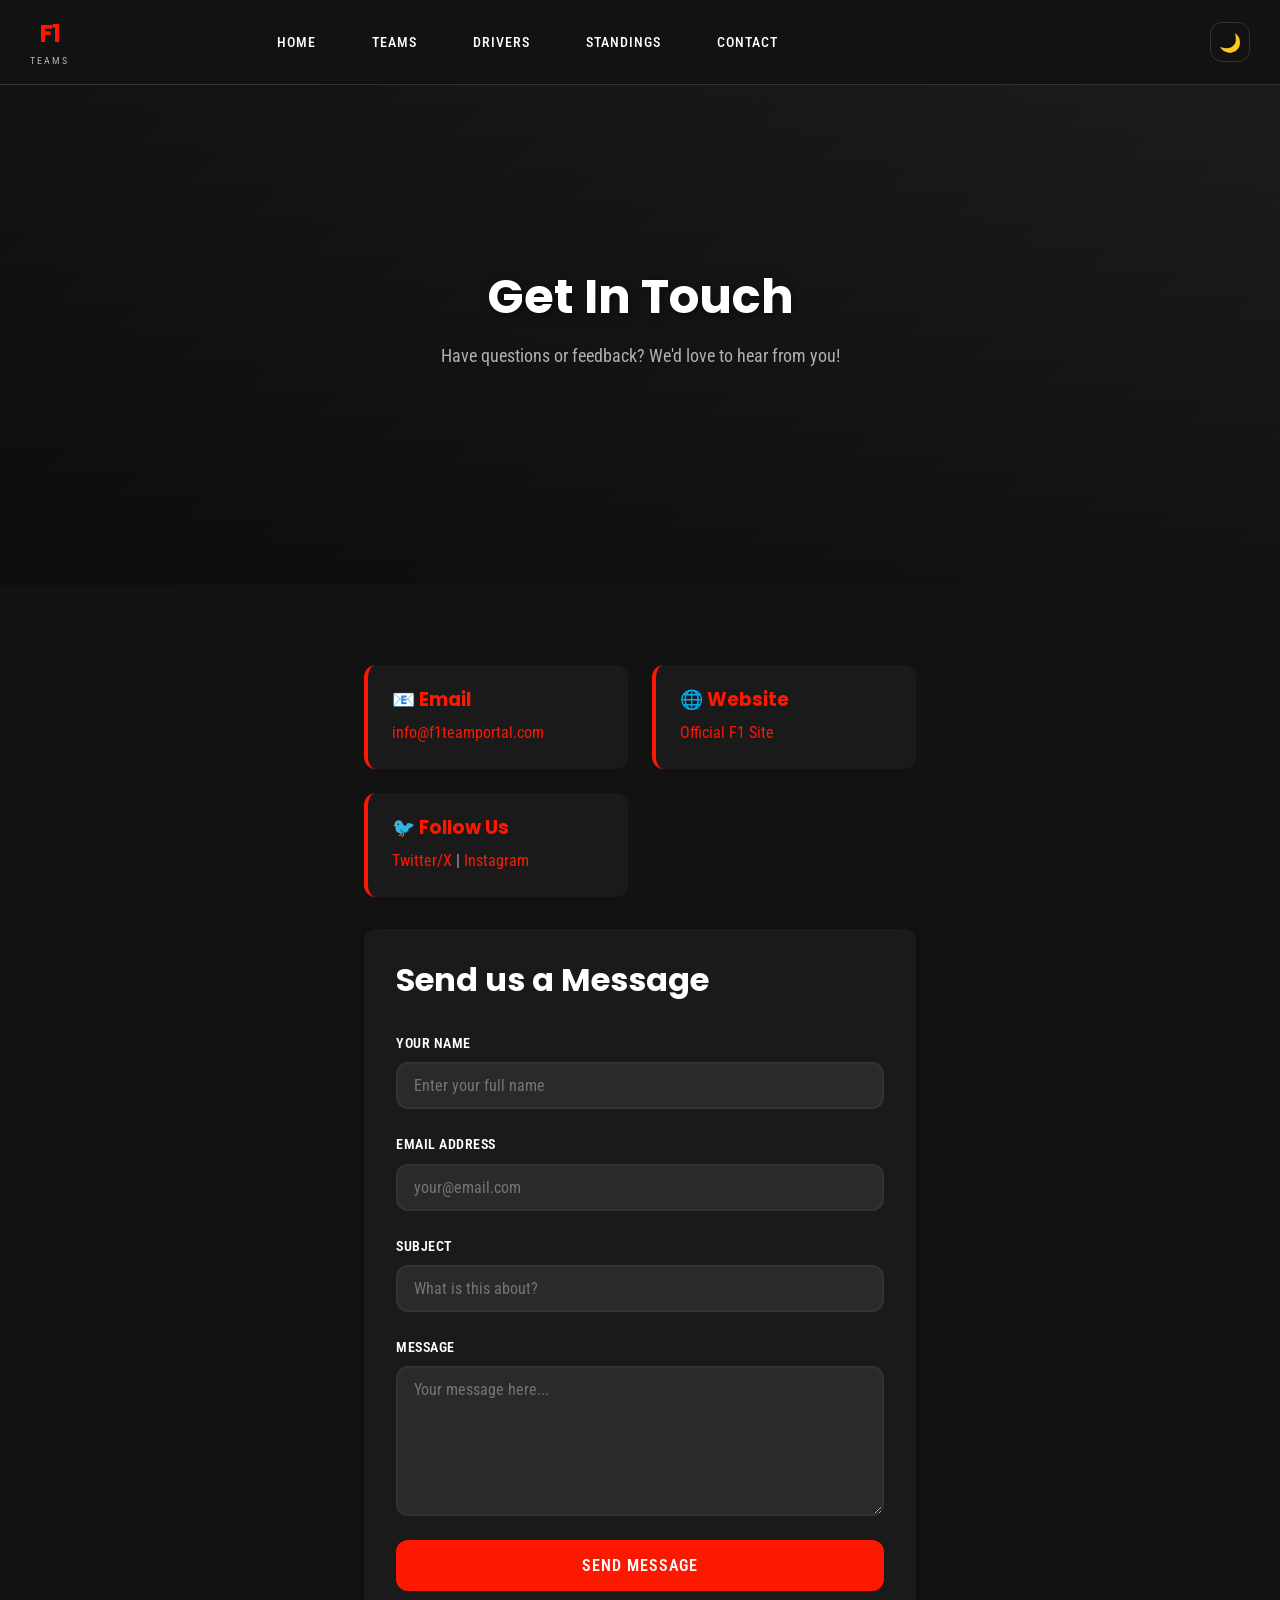
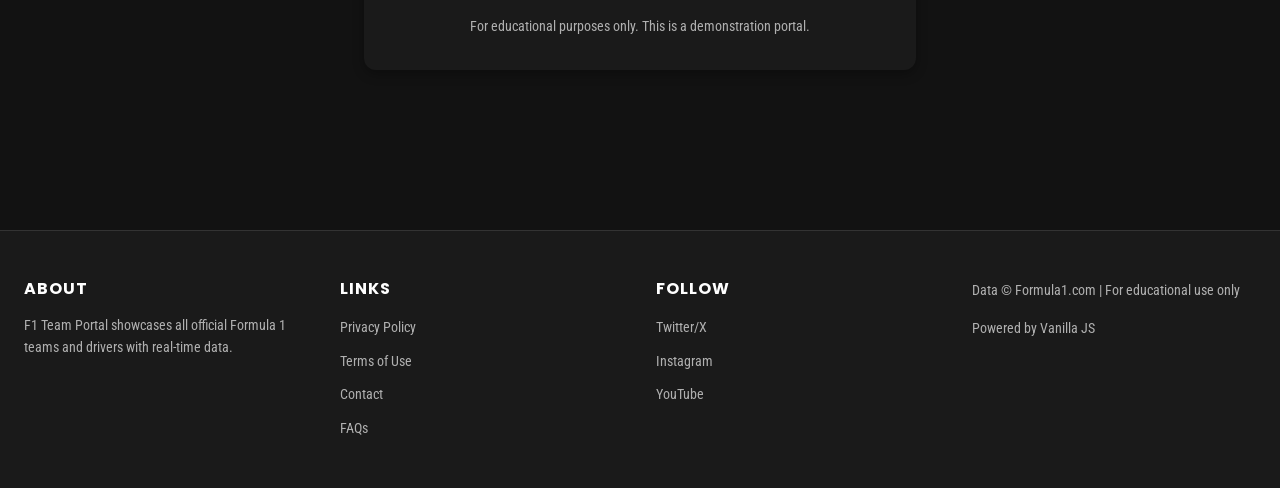
==== contact.html @ 24f43a8e "Auto-commit: Agent tool execution" ====
<!DOCTYPE html>
<html lang="en">
<head>
    <meta charset="UTF-8">
    <meta name="viewport" content="width=device-width, initial-scale=1.0">
    <title>Contact - Formula 1 Team Portal</title>
    <link rel="preconnect" href="https://fonts.googleapis.com">
    <link rel="preconnect" href="https://fonts.gstatic.com" crossorigin>
    <link href="https://fonts.googleapis.com/css2?family=Poppins:wght@400;500;600;700&family=Roboto+Condensed:wght@400;500;700&display=swap" rel="stylesheet">
    <link rel="stylesheet" href="css/styles.css">
    <style>
        .contact-container {
            max-width: 600px;
            margin: 0 auto;
            padding: var(--spacing-xl) var(--spacing-lg);
        }

        .contact-form {
            background-color: var(--color-dark-secondary);
            padding: var(--spacing-xl);
            border-radius: var(--border-radius-md);
            box-shadow: var(--shadow-md);
            margin-bottom: var(--spacing-xl);
        }

        body.light-mode .contact-form {
            background-color: var(--color-light-secondary);
        }

        .form-group {
            margin-bottom: var(--spacing-lg);
            display: flex;
            flex-direction: column;
            gap: var(--spacing-sm);
        }

        .form-group label {
            font-weight: 600;
            color: var(--color-text-light);
            text-transform: uppercase;
            font-size: var(--font-size-small);
            letter-spacing: 0.5px;
        }

        body.light-mode .form-group label {
            color: var(--color-light-text);
        }

        .form-group input,
        .form-group textarea {
            padding: 12px 16px;
            border: 2px solid var(--color-border);
            border-radius: var(--border-radius-md);
            background-color: var(--color-dark-tertiary);
            color: var(--color-text-light);
            font-family: inherit;
            font-size: var(--font-size-base);
            transition: all var(--transition-normal);
        }

        body.light-mode .form-group input,
        body.light-mode .form-group textarea {
            background-color: var(--color-light-tertiary);
            color: var(--color-light-text);
            border-color: var(--color-light-muted);
        }

        .form-group input:focus,
        .form-group textarea:focus {
            outline: none;
            border-color: var(--color-accent-red);
            box-shadow: 0 0 8px rgba(255, 24, 1, 0.2);
        }

        .form-group textarea {
            resize: vertical;
            min-height: 150px;
            font-family: var(--font-secondary), sans-serif;
        }

        .submit-button {
            background-color: var(--color-accent-red);
            color: var(--color-text-light);
            padding: 14px 40px;
            font-size: var(--font-size-base);
            font-weight: 600;
            border-radius: var(--border-radius-md);
            border: 2px solid var(--color-accent-red);
            cursor: pointer;
            text-transform: uppercase;
            letter-spacing: 1px;
            transition: all var(--transition-normal);
            width: 100%;
        }

        .submit-button:hover {
            background-color: transparent;
            color: var(--color-accent-red);
            transform: scale(1.02);
        }

        .submit-button:disabled {
            opacity: 0.5;
            cursor: not-allowed;
        }

        .form-message {
            padding: var(--spacing-md);
            border-radius: var(--border-radius-md);
            margin-bottom: var(--spacing-lg);
            text-align: center;
            font-weight: 600;
            display: none;
        }

        .form-message.success {
            background-color: rgba(0, 212, 190, 0.2);
            color: #00D4BE;
            border: 1px solid #00D4BE;
            display: block;
        }

        .form-message.error {
            background-color: rgba(255, 24, 1, 0.2);
            color: #FF1801;
            border: 1px solid #FF1801;
            display: block;
        }

        .contact-info {
            display: grid;
            grid-template-columns: repeat(auto-fit, minmax(250px, 1fr));
            gap: var(--spacing-lg);
            margin-bottom: var(--spacing-xl);
        }

        .info-card {
            background-color: var(--color-dark-secondary);
            padding: var(--spacing-lg);
            border-radius: var(--border-radius-md);
            border-left: 4px solid var(--color-accent-red);
        }

        body.light-mode .info-card {
            background-color: var(--color-light-secondary);
        }

        .info-card h3 {
            color: var(--color-accent-red);
            margin-bottom: var(--spacing-sm);
        }

        .info-card p {
            color: var(--color-text-muted);
            margin: 0;
            line-height: 1.6;
        }

        body.light-mode .info-card p {
            color: var(--color-light-muted);
        }

        @media (max-width: 767px) {
            .contact-container {
                padding: var(--spacing-lg) var(--spacing-md);
            }

            .contact-form {
                padding: var(--spacing-lg);
            }

            .contact-info {
                grid-template-columns: 1fr;
            }
        }
    </style>
</head>
<body>
    <!-- HEADER / NAVBAR -->
    <header class="navbar" id="navbar">
        <div class="navbar-container">
            <!-- Logo -->
            <div class="navbar-logo">
                <a href="index.html" class="logo-link">
                    <span class="logo-text">F1</span>
                    <span class="logo-subtext">Teams</span>
                </a>
            </div>

            <!-- Navigation Links -->
            <nav class="navbar-nav">
                <a href="index.html" class="nav-link">Home</a>
                <a href="index.html#teams-section" class="nav-link">Teams</a>
                <a href="drivers.html" class="nav-link">Drivers</a>
                <a href="standings.html" class="nav-link">Standings</a>
                <a href="contact.html" class="nav-link">Contact</a>
            </nav>

            <!-- Search Box -->
            <div class="search-container" style="visibility: hidden;">
                <input type="text" class="search-input" placeholder="Search..." aria-label="Search">
                <span class="search-icon">🔍</span>
            </div>

            <!-- Dark Mode Toggle -->
            <button class="dark-mode-toggle" id="dark-mode-toggle" aria-label="Toggle dark mode">
                <span class="mode-icon">🌙</span>
            </button>
        </div>
    </header>

    <!-- HERO SECTION -->
    <section class="hero" id="hero">
        <div class="hero-overlay"></div>
        <div class="hero-content">
            <h1 class="hero-headline">Get In Touch</h1>
            <p class="hero-subtitle">Have questions or feedback? We'd love to hear from you!</p>
        </div>
    </section>

    <!-- CONTACT SECTION -->
    <section class="teams-section">
        <div class="contact-container">
            <!-- Contact Information -->
            <div class="contact-info">
                <div class="info-card">
                    <h3>📧 Email</h3>
                    <p><a href="mailto:info@f1teamportal.com" style="color: var(--color-accent-red);">info@f1teamportal.com</a></p>
                </div>
                <div class="info-card">
                    <h3>🌐 Website</h3>
                    <p><a href="https://formula1.com" target="_blank" rel="noopener" style="color: var(--color-accent-red);">Official F1 Site</a></p>
                </div>
                <div class="info-card">
                    <h3>🐦 Follow Us</h3>
                    <p>
                        <a href="https://twitter.com/F1" target="_blank" rel="noopener" style="color: var(--color-accent-red);">Twitter/X</a> |
                        <a href="https://instagram.com/formula1" target="_blank" rel="noopener" style="color: var(--color-accent-red);">Instagram</a>
                    </p>
                </div>
            </div>

            <!-- Contact Form -->
            <div class="contact-form">
                <h2 class="section-title" style="margin-top: 0; margin-bottom: var(--spacing-xl); text-align: left;">Send us a Message</h2>

                <div class="form-message" id="form-message"></div>

                <form id="contact-form">
                    <div class="form-group">
                        <label for="name">Your Name</label>
                        <input
                            type="text"
                            id="name"
                            name="name"
                            placeholder="Enter your full name"
                            required
                        >
                    </div>

                    <div class="form-group">
                        <label for="email">Email Address</label>
                        <input
                            type="email"
                            id="email"
                            name="email"
                            placeholder="your@email.com"
                            required
                        >
                    </div>

                    <div class="form-group">
                        <label for="subject">Subject</label>
                        <input
                            type="text"
                            id="subject"
                            name="subject"
                            placeholder="What is this about?"
                            required
                        >
                    </div>

                    <div class="form-group">
                        <label for="message">Message</label>
                        <textarea
                            id="message"
                            name="message"
                            placeholder="Your message here..."
                            required
                        ></textarea>
                    </div>

                    <button type="submit" class="submit-button" id="submit-button">Send Message</button>
                </form>

                <p style="text-align: center; color: var(--color-text-muted); margin-top: var(--spacing-lg); font-size: var(--font-size-small);">
                    For educational purposes only. This is a demonstration portal.
                </p>
            </div>
        </div>
    </section>

    <!-- FOOTER -->
    <footer class="footer" id="footer">
        <div class="footer-container">
            <!-- About Section -->
            <div class="footer-section">
                <h3 class="footer-title">About</h3>
                <p class="footer-text">F1 Team Portal showcases all official Formula 1 teams and drivers with real-time data.</p>
            </div>

            <!-- Links Section -->
            <div class="footer-section">
                <h3 class="footer-title">Links</h3>
                <ul class="footer-links">
                    <li><a href="#" target="_blank" rel="noopener">Privacy Policy</a></li>
                    <li><a href="#" target="_blank" rel="noopener">Terms of Use</a></li>
                    <li><a href="contact.html">Contact</a></li>
                    <li><a href="#" target="_blank" rel="noopener">FAQs</a></li>
                </ul>
            </div>

            <!-- Social Section -->
            <div class="footer-section">
                <h3 class="footer-title">Follow</h3>
                <ul class="footer-links">
                    <li><a href="https://twitter.com/F1" target="_blank" rel="noopener">Twitter/X</a></li>
                    <li><a href="https://instagram.com/formula1" target="_blank" rel="noopener">Instagram</a></li>
                    <li><a href="https://youtube.com/@formula1" target="_blank" rel="noopener">YouTube</a></li>
                </ul>
            </div>

            <!-- Copyright Section -->
            <div class="footer-section footer-copyright">
                <p class="footer-text">Data © Formula1.com | For educational use only</p>
                <p class="footer-text">Powered by Vanilla JS</p>
            </div>
        </div>
    </footer>

    <!-- JavaScript -->
    <script src="js/contact.js"></script>
</body>
</html>
---- css/styles.css ----
/* ============================================
   F1 TEAM PORTAL - STYLES
   Comprehensive CSS for all components
   ============================================ */

/* ============================================
   1. CSS VARIABLES
   ============================================ */
:root {
    /* Colors - Dark Mode Default */
    --color-dark-primary: #121212;
    --color-dark-secondary: #1A1A1A;
    --color-dark-tertiary: #2A2A2A;
    --color-accent-red: #FF1801;
    --color-text-light: #FFFFFF;
    --color-text-muted: #B0B0B0;
    --color-border: #333333;

    /* Colors - Light Mode */
    --color-light-primary: #FFFFFF;
    --color-light-secondary: #F5F5F5;
    --color-light-tertiary: #EEEEEE;
    --color-light-text: #1A1A1A;
    --color-light-muted: #666666;

    /* Team-specific accent colors */
    --color-mercedes: #00D4BE;
    --color-red-bull: #0600EF;
    --color-ferrari: #FF1801;
    --color-mclaren: #FF8700;
    --color-alpine: #0093D0;
    --color-aston-martin: #006F62;
    --color-williams: #005AFF;
    --color-alfa-romeo: #900000;
    --color-haas: #FFFFFF;
    --color-alpha-tauri: #2B4562;

    /* Typography */
    --font-primary: 'Poppins', sans-serif;
    --font-secondary: 'Roboto Condensed', sans-serif;
    --font-size-base: 16px;
    --font-size-small: 14px;
    --font-size-large: 18px;
    --font-size-xl: 24px;
    --font-size-xxl: 32px;
    --font-size-hero: 48px;

    /* Spacing */
    --spacing-xs: 4px;
    --spacing-sm: 8px;
    --spacing-md: 16px;
    --spacing-lg: 24px;
    --spacing-xl: 32px;
    --spacing-xxl: 48px;

    /* Border Radius */
    --border-radius-sm: 8px;
    --border-radius-md: 12px;
    --border-radius-lg: 16px;

    /* Shadow */
    --shadow-sm: 0 2px 8px rgba(0, 0, 0, 0.1);
    --shadow-md: 0 4px 12px rgba(0, 0, 0, 0.3);
    --shadow-lg: 0 8px 24px rgba(0, 0, 0, 0.4);

    /* Transitions */
    --transition-fast: 0.15s ease-in-out;
    --transition-normal: 0.3s ease-in-out;
    --transition-slow: 0.5s ease-in-out;

    /* Breakpoints */
    --breakpoint-mobile: 767px;
    --breakpoint-tablet: 768px;
    --breakpoint-desktop: 1024px;

    /* Z-index */
    --z-navbar: 1000;
    --z-modal: 2000;
}

/* ============================================
   2. RESET & BASE STYLES
   ============================================ */
* {
    margin: 0;
    padding: 0;
    box-sizing: border-box;
}

html {
    scroll-behavior: smooth;
    font-size: 16px;
}

body {
    font-family: var(--font-secondary), sans-serif;
    background-color: var(--color-dark-primary);
    color: var(--color-text-light);
    line-height: 1.6;
    transition: background-color var(--transition-normal), color var(--transition-normal);
}

/* Light Mode Override */
body.light-mode {
    background-color: var(--color-light-primary);
    color: var(--color-light-text);
}

h1, h2, h3, h4, h5, h6 {
    font-family: var(--font-primary), sans-serif;
    font-weight: 700;
    line-height: 1.2;
}

a {
    color: var(--color-accent-red);
    text-decoration: none;
    transition: color var(--transition-normal);
}

a:hover {
    color: #FF5500;
}

button {
    cursor: pointer;
    border: none;
    font-family: inherit;
    transition: all var(--transition-normal);
}

input {
    font-family: inherit;
}

/* ============================================
   3. THEME STYLES
   ============================================ */

/* Dark Mode (Default) */
body {
    background-color: var(--color-dark-primary);
    color: var(--color-text-light);
}

body.light-mode {
    background-color: var(--color-light-primary);
    color: var(--color-light-text);
}

body.light-mode .navbar {
    background-color: var(--color-light-secondary);
    border-bottom-color: var(--color-light-tertiary);
}

body.light-mode .navbar-nav a,
body.light-mode .nav-link {
    color: var(--color-light-text);
}

body.light-mode .search-input {
    background-color: var(--color-light-tertiary);
    color: var(--color-light-text);
    border-color: var(--color-light-muted);
}

body.light-mode .search-input::placeholder {
    color: var(--color-light-muted);
}

body.light-mode .hero {
    background-color: #F0F0F0;
}

body.light-mode .teams-section {
    background-color: var(--color-light-secondary);
}

body.light-mode .team-card {
    background-color: var(--color-light-primary);
    border-color: var(--color-light-tertiary);
    color: var(--color-light-text);
}

body.light-mode .team-card:hover {
    box-shadow: 0 0 20px rgba(255, 24, 1, 0.3);
}

body.light-mode .modal-overlay {
    background-color: rgba(0, 0, 0, 0.7);
}

body.light-mode .modal-container {
    background-color: var(--color-light-primary);
    color: var(--color-light-text);
}

body.light-mode .footer {
    background-color: var(--color-light-tertiary);
    border-top-color: var(--color-light-muted);
}

/* ============================================
   4. HEADER / NAVBAR
   ============================================ */
.navbar {
    position: sticky;
    top: 0;
    background-color: var(--color-dark-primary);
    border-bottom: 1px solid var(--color-border);
    padding: 15px 30px;
    z-index: var(--z-navbar);
    box-shadow: none;
    transition: box-shadow var(--transition-normal);
}

.navbar.scrolled {
    box-shadow: var(--shadow-md);
}

.navbar-container {
    max-width: 1400px;
    margin: 0 auto;
    display: flex;
    justify-content: space-between;
    align-items: center;
    gap: var(--spacing-lg);
}

.navbar-logo {
    flex-shrink: 0;
}

.logo-link {
    display: flex;
    flex-direction: column;
    align-items: center;
    text-decoration: none;
}

.logo-text {
    font-family: var(--font-primary), sans-serif;
    font-size: 24px;
    font-weight: 700;
    color: var(--color-accent-red);
    letter-spacing: -1px;
}

.logo-subtext {
    font-family: var(--font-secondary), sans-serif;
    font-size: 10px;
    color: var(--color-text-muted);
    text-transform: uppercase;
    letter-spacing: 2px;
}

.navbar-nav {
    display: flex;
    gap: var(--spacing-xl);
    flex: 1;
    justify-content: center;
}

.nav-link {
    color: var(--color-text-light);
    font-size: var(--font-size-small);
    font-weight: 500;
    text-transform: uppercase;
    letter-spacing: 1px;
    padding: 8px 12px;
    border-radius: var(--border-radius-sm);
    transition: all var(--transition-normal);
}

.nav-link:hover {
    color: var(--color-accent-red);
    background-color: rgba(255, 24, 1, 0.1);
}

.search-container {
    position: relative;
    flex: 0 1 200px;
}

.search-input {
    width: 100%;
    padding: 10px 40px 10px 15px;
    background-color: var(--color-dark-tertiary);
    color: var(--color-text-light);
    border: 1px solid var(--color-border);
    border-radius: var(--border-radius-md);
    font-size: var(--font-size-small);
    transition: all var(--transition-normal);
}

.search-input:focus {
    outline: none;
    border-color: var(--color-accent-red);
    box-shadow: 0 0 8px rgba(255, 24, 1, 0.2);
}

.search-input::placeholder {
    color: var(--color-text-muted);
}

.search-icon {
    position: absolute;
    right: 12px;
    top: 50%;
    transform: translateY(-50%);
    pointer-events: none;
    font-size: 16px;
}

.dark-mode-toggle {
    background: none;
    border: 1px solid var(--color-border);
    color: var(--color-text-light);
    padding: 8px 12px;
    border-radius: var(--border-radius-md);
    font-size: 18px;
    display: flex;
    align-items: center;
    justify-content: center;
    width: 40px;
    height: 40px;
    cursor: pointer;
    transition: all var(--transition-normal);
}

.dark-mode-toggle:hover {
    background-color: var(--color-dark-tertiary);
    border-color: var(--color-accent-red);
}

.mode-icon {
    transition: transform var(--transition-normal);
}

/* ============================================
   5. HERO SECTION
   ============================================ */
.hero {
    position: relative;
    width: 100%;
    height: 500px;
    background: linear-gradient(135deg, #1a1a1a 0%, #2d2d2d 100%);
    background-size: cover;
    background-position: center;
    display: flex;
    align-items: center;
    justify-content: center;
    overflow: hidden;
}

.hero-overlay {
    position: absolute;
    top: 0;
    left: 0;
    width: 100%;
    height: 100%;
    background: linear-gradient(180deg, rgba(0, 0, 0, 0.3) 0%, rgba(0, 0, 0, 0.6) 100%);
    z-index: 1;
}

.hero-content {
    position: relative;
    z-index: 2;
    text-align: center;
    color: var(--color-text-light);
    animation: slideUp 0.8s ease-out;
}

.hero-headline {
    font-size: var(--font-size-hero);
    font-weight: 700;
    margin-bottom: var(--spacing-md);
    text-shadow: 2px 2px 8px rgba(0, 0, 0, 0.5);
}

.hero-subtitle {
    font-size: var(--font-size-large);
    color: var(--color-text-muted);
    margin-bottom: var(--spacing-xl);
    font-weight: 400;
}

.cta-button {
    background-color: var(--color-accent-red);
    color: var(--color-text-light);
    padding: 14px 40px;
    font-size: var(--font-size-base);
    font-weight: 600;
    border-radius: var(--border-radius-md);
    border: 2px solid var(--color-accent-red);
    cursor: pointer;
    transition: all var(--transition-normal);
    text-transform: uppercase;
    letter-spacing: 1px;
}

.cta-button:hover {
    background-color: transparent;
    color: var(--color-accent-red);
    transform: scale(1.05);
}

/* ============================================
   6. TEAMS SECTION
   ============================================ */
.teams-section {
    padding: var(--spacing-xxl) 0;
    background-color: var(--color-dark-primary);
    transition: background-color var(--transition-normal);
}

.section-container {
    max-width: 1400px;
    margin: 0 auto;
    padding: 0 var(--spacing-lg);
}

.section-title {
    font-size: var(--font-size-xxl);
    margin-bottom: var(--spacing-xl);
    text-align: center;
    color: var(--color-text-light);
}

.teams-grid {
    display: grid;
    grid-template-columns: repeat(5, 1fr);
    gap: var(--spacing-lg);
    min-height: 400px;
}

.teams-loading {
    grid-column: 1 / -1;
    display: flex;
    align-items: center;
    justify-content: center;
    font-size: var(--font-size-large);
    color: var(--color-text-muted);
    min-height: 300px;
}

/* Team Card */
.team-card {
    background-color: var(--color-dark-secondary);
    border: 2px solid var(--color-border);
    border-radius: var(--border-radius-md);
    padding: var(--spacing-lg);
    text-align: center;
    display: flex;
    flex-direction: column;
    gap: var(--spacing-md);
    cursor: pointer;
    transition: all var(--transition-normal);
    position: relative;
    overflow: hidden;
}

.team-card::before {
    content: '';
    position: absolute;
    top: 0;
    left: 0;
    width: 100%;
    height: 4px;
    background: var(--team-color, var(--color-accent-red));
    transform: scaleX(0);
    transform-origin: left;
    transition: transform var(--transition-normal);
}

.team-card:hover::before {
    transform: scaleX(1);
}

.team-card:hover {
    border-color: var(--team-color, var(--color-accent-red));
    transform: scale(1.05) translateY(-5px);
    box-shadow: 0 0 20px rgba(255, 24, 1, 0.2);
    background-color: var(--color-dark-tertiary);
}

.team-logo {
    width: 80px;
    height: 80px;
    margin: 0 auto;
    object-fit: contain;
    background-color: rgba(255, 255, 255, 0.05);
    border-radius: var(--border-radius-sm);
    padding: 8px;
}

.team-name {
    font-size: var(--font-size-xl);
    font-weight: 700;
    color: var(--color-text-light);
}

.team-country {
    font-size: var(--font-size-small);
    color: var(--color-text-muted);
}

.view-details-button {
    background-color: var(--color-accent-red);
    color: var(--color-text-light);
    padding: 10px 16px;
    font-size: var(--font-size-small);
    font-weight: 600;
    border-radius: var(--border-radius-sm);
    border: none;
    cursor: pointer;
    text-transform: uppercase;
    letter-spacing: 0.5px;
    transition: all var(--transition-normal);
    margin-top: auto;
}

.view-details-button:hover {
    background-color: #FF5500;
    transform: scale(1.05);
}

/* ============================================
   7. MODAL STYLES
   ============================================ */
.modal-overlay {
    position: fixed;
    top: 0;
    left: 0;
    width: 100%;
    height: 100%;
    background-color: rgba(0, 0, 0, 0.7);
    display: none;
    align-items: center;
    justify-content: center;
    z-index: var(--z-modal);
    animation: fadeIn var(--transition-normal);
}

.modal-overlay.active {
    display: flex;
}

.modal-container {
    background-color: var(--color-dark-secondary);
    border-radius: var(--border-radius-lg);
    max-width: 900px;
    width: 90%;
    max-height: 90vh;
    overflow-y: auto;
    position: relative;
    animation: slideUp var(--transition-normal);
}

.modal-close {
    position: absolute;
    top: 20px;
    right: 20px;
    background: none;
    border: none;
    color: var(--color-text-light);
    font-size: 32px;
    cursor: pointer;
    z-index: 10;
    width: 40px;
    height: 40px;
    display: flex;
    align-items: center;
    justify-content: center;
    transition: all var(--transition-normal);
}

.modal-close:hover {
    color: var(--color-accent-red);
    transform: rotate(90deg);
}

.modal-content {
    padding: var(--spacing-xl);
}

/* Modal Banner */
.modal-banner {
    background: linear-gradient(135deg, var(--team-color, var(--color-accent-red)), rgba(255, 24, 1, 0.3));
    padding: var(--spacing-xxl) var(--spacing-xl);
    margin: calc(-1 * var(--spacing-xl)) calc(-1 * var(--spacing-xl)) var(--spacing-xl);
    text-align: center;
    border-radius: var(--border-radius-lg) var(--border-radius-lg) 0 0;
}

.modal-banner-logo {
    width: 120px;
    height: 120px;
    object-fit: contain;
    margin: 0 auto var(--spacing-md);
}

.modal-banner-title {
    font-size: var(--font-size-xxl);
    color: var(--color-text-light);
    font-weight: 700;
}

/* Modal Grid (Info + Drivers) */
.modal-grid {
    display: grid;
    grid-template-columns: 1fr 1fr;
    gap: var(--spacing-xl);
    margin-bottom: var(--spacing-xl);
}

.modal-info-section {
    display: flex;
    flex-direction: column;
    gap: var(--spacing-md);
}

.modal-info-item {
    display: flex;
    justify-content: space-between;
    align-items: center;
    padding: var(--spacing-md);
    background-color: var(--color-dark-tertiary);
    border-left: 4px solid var(--team-color, var(--color-accent-red));
    border-radius: var(--border-radius-sm);
}

.modal-info-label {
    font-size: var(--font-size-small);
    color: var(--color-text-muted);
    font-weight: 600;
    text-transform: uppercase;
    letter-spacing: 0.5px;
}

.modal-info-value {
    font-size: var(--font-size-large);
    color: var(--color-text-light);
    font-weight: 700;
}

/* Drivers Section */
.drivers-container {
    display: flex;
    flex-direction: column;
    gap: var(--spacing-md);
}

.driver-card {
    background-color: var(--color-dark-tertiary);
    border-radius: var(--border-radius-md);
    padding: var(--spacing-md);
    display: flex;
    gap: var(--spacing-md);
    align-items: flex-start;
}

.driver-image {
    width: 80px;
    height: 100px;
    object-fit: cover;
    border-radius: var(--border-radius-sm);
    flex-shrink: 0;
}

.driver-details {
    flex: 1;
    display: flex;
    flex-direction: column;
    gap: var(--spacing-sm);
}

.driver-number {
    font-size: 24px;
    font-weight: 700;
    color: var(--team-color, var(--color-accent-red));
}

.driver-name {
    font-size: var(--font-size-base);
    font-weight: 700;
    color: var(--color-text-light);
}

.driver-nationality {
    font-size: 16px;
    color: var(--color-text-muted);
}

.driver-stats {
    display: flex;
    gap: var(--spacing-md);
    font-size: var(--font-size-small);
    color: var(--color-text-muted);
}

.driver-stat {
    display: flex;
    flex-direction: column;
    gap: 2px;
}

.driver-stat-label {
    font-size: 11px;
    text-transform: uppercase;
    letter-spacing: 0.5px;
}

.driver-stat-value {
    font-weight: 700;
    color: var(--color-text-light);
}

/* Modal Footer */
.modal-footer {
    display: flex;
    gap: var(--spacing-md);
    justify-content: center;
    flex-wrap: wrap;
    margin-top: var(--spacing-xl);
    padding-top: var(--spacing-xl);
    border-top: 1px solid var(--color-border);
}

.modal-link-button {
    background-color: var(--team-color, var(--color-accent-red));
    color: var(--color-text-light);
    padding: 12px 24px;
    border-radius: var(--border-radius-md);
    font-weight: 600;
    font-size: var(--font-size-small);
    text-transform: uppercase;
    letter-spacing: 0.5px;
    text-decoration: none;
    transition: all var(--transition-normal);
    display: inline-block;
}

.modal-link-button:hover {
    transform: scale(1.05);
    box-shadow: 0 4px 12px rgba(255, 24, 1, 0.3);
}

/* ============================================
   8. FOOTER
   ============================================ */
.footer {
    background-color: var(--color-dark-secondary);
    border-top: 1px solid var(--color-border);
    padding: var(--spacing-xxl) var(--spacing-lg);
    margin-top: var(--spacing-xxl);
    transition: background-color var(--transition-normal);
}

.footer-container {
    max-width: 1400px;
    margin: 0 auto;
    display: grid;
    grid-template-columns: repeat(4, 1fr);
    gap: var(--spacing-xl);
}

.footer-section {
    display: flex;
    flex-direction: column;
    gap: var(--spacing-md);
}

.footer-title {
    font-size: var(--font-size-base);
    font-weight: 700;
    color: var(--color-text-light);
    text-transform: uppercase;
    letter-spacing: 1px;
}

.footer-text {
    font-size: var(--font-size-small);
    color: var(--color-text-muted);
    line-height: 1.6;
}

.footer-links {
    list-style: none;
    display: flex;
    flex-direction: column;
    gap: var(--spacing-sm);
}

.footer-links li a {
    font-size: var(--font-size-small);
    color: var(--color-text-muted);
    transition: all var(--transition-normal);
}

.footer-links li a:hover {
    color: var(--color-accent-red);
    margin-left: 4px;
}

/* ============================================
   9. ANIMATIONS
   ============================================ */
@keyframes slideUp {
    from {
        opacity: 0;
        transform: translateY(30px);
    }
    to {
        opacity: 1;
        transform: translateY(0);
    }
}

@keyframes fadeIn {
    from {
        opacity: 0;
    }
    to {
        opacity: 1;
    }
}

@keyframes fadeOut {
    from {
        opacity: 1;
    }
    to {
        opacity: 0;
    }
}

@keyframes glow {
    0%, 100% {
        box-shadow: 0 0 10px rgba(255, 24, 1, 0.2);
    }
    50% {
        box-shadow: 0 0 20px rgba(255, 24, 1, 0.4);
    }
}

/* ============================================
   10. RESPONSIVE DESIGN
   ============================================ */

/* TABLET (768px - 1023px) */
@media (max-width: 1023px) {
    .navbar-container {
        gap: var(--spacing-md);
    }

    .navbar-nav {
        gap: var(--spacing-md);
    }

    .search-container {
        flex: 0 1 150px;
    }

    .hero {
        height: 400px;
    }

    .hero-headline {
        font-size: 36px;
    }

    .hero-subtitle {
        font-size: 16px;
    }

    .teams-grid {
        grid-template-columns: repeat(3, 1fr);
        gap: var(--spacing-md);
    }

    .modal-grid {
        grid-template-columns: 1fr;
    }

    .footer-container {
        grid-template-columns: repeat(2, 1fr);
    }
}

/* MOBILE (≤767px) */
@media (max-width: 767px) {
    .navbar {
        padding: 12px 15px;
    }

    .navbar-container {
        flex-wrap: wrap;
        gap: var(--spacing-sm);
    }

    .navbar-nav {
        order: 3;
        width: 100%;
        gap: var(--spacing-md);
        justify-content: space-around;
        flex-wrap: wrap;
        padding-top: var(--spacing-md);
        border-top: 1px solid var(--color-border);
    }

    .nav-link {
        font-size: 12px;
        padding: 6px 10px;
    }

    .search-container {
        flex: 0 1 100%;
        order: 2;
    }

    .search-input {
        font-size: 14px;
        padding: 8px 35px 8px 12px;
    }

    .logo-text {
        font-size: 20px;
    }

    .logo-subtext {
        font-size: 8px;
    }

    .dark-mode-toggle {
        padding: 6px 10px;
        width: 36px;
        height: 36px;
        font-size: 16px;
        order: 1;
    }

    .hero {
        height: 300px;
        padding: var(--spacing-lg);
    }

    .hero-headline {
        font-size: 28px;
        margin-bottom: var(--spacing-md);
    }

    .hero-subtitle {
        font-size: 14px;
        margin-bottom: var(--spacing-lg);
    }

    .cta-button {
        padding: 12px 24px;
        font-size: 14px;
    }

    .teams-section {
        padding: var(--spacing-xl) 0;
    }

    .teams-grid {
        grid-template-columns: 1fr;
        gap: var(--spacing-md);
    }

    .section-title {
        font-size: 24px;
        margin-bottom: var(--spacing-lg);
    }

    .modal-container {
        width: 95%;
        max-height: 85vh;
    }

    .modal-content {
        padding: var(--spacing-lg);
    }

    .modal-close {
        top: 15px;
        right: 15px;
        font-size: 28px;
    }

    .modal-banner {
        margin: calc(-1 * var(--spacing-lg)) calc(-1 * var(--spacing-lg)) var(--spacing-lg);
        padding: var(--spacing-lg);
    }

    .modal-banner-logo {
        width: 80px;
        height: 80px;
        margin-bottom: var(--spacing-sm);
    }

    .modal-banner-title {
        font-size: 24px;
    }

    .modal-grid {
        gap: var(--spacing-md);
    }

    .modal-info-item {
        padding: var(--spacing-md);
        flex-direction: column;
        align-items: flex-start;
        gap: var(--spacing-sm);
    }

    .driver-card {
        flex-direction: column;
        align-items: center;
        text-align: center;
    }

    .driver-image {
        width: 100px;
        height: 120px;
    }

    .driver-stats {
        justify-content: center;
    }

    .footer-container {
        grid-template-columns: 1fr;
        gap: var(--spacing-lg);
    }

    .footer {
        padding: var(--spacing-lg);
    }
}

/* EXTRA SMALL (≤480px) */
@media (max-width: 480px) {
    html {
        font-size: 14px;
    }

    .hero-headline {
        font-size: 24px;
    }

    .hero-subtitle {
        font-size: 13px;
    }

    .section-title {
        font-size: 20px;
    }

    .team-card {
        padding: var(--spacing-md);
    }
}
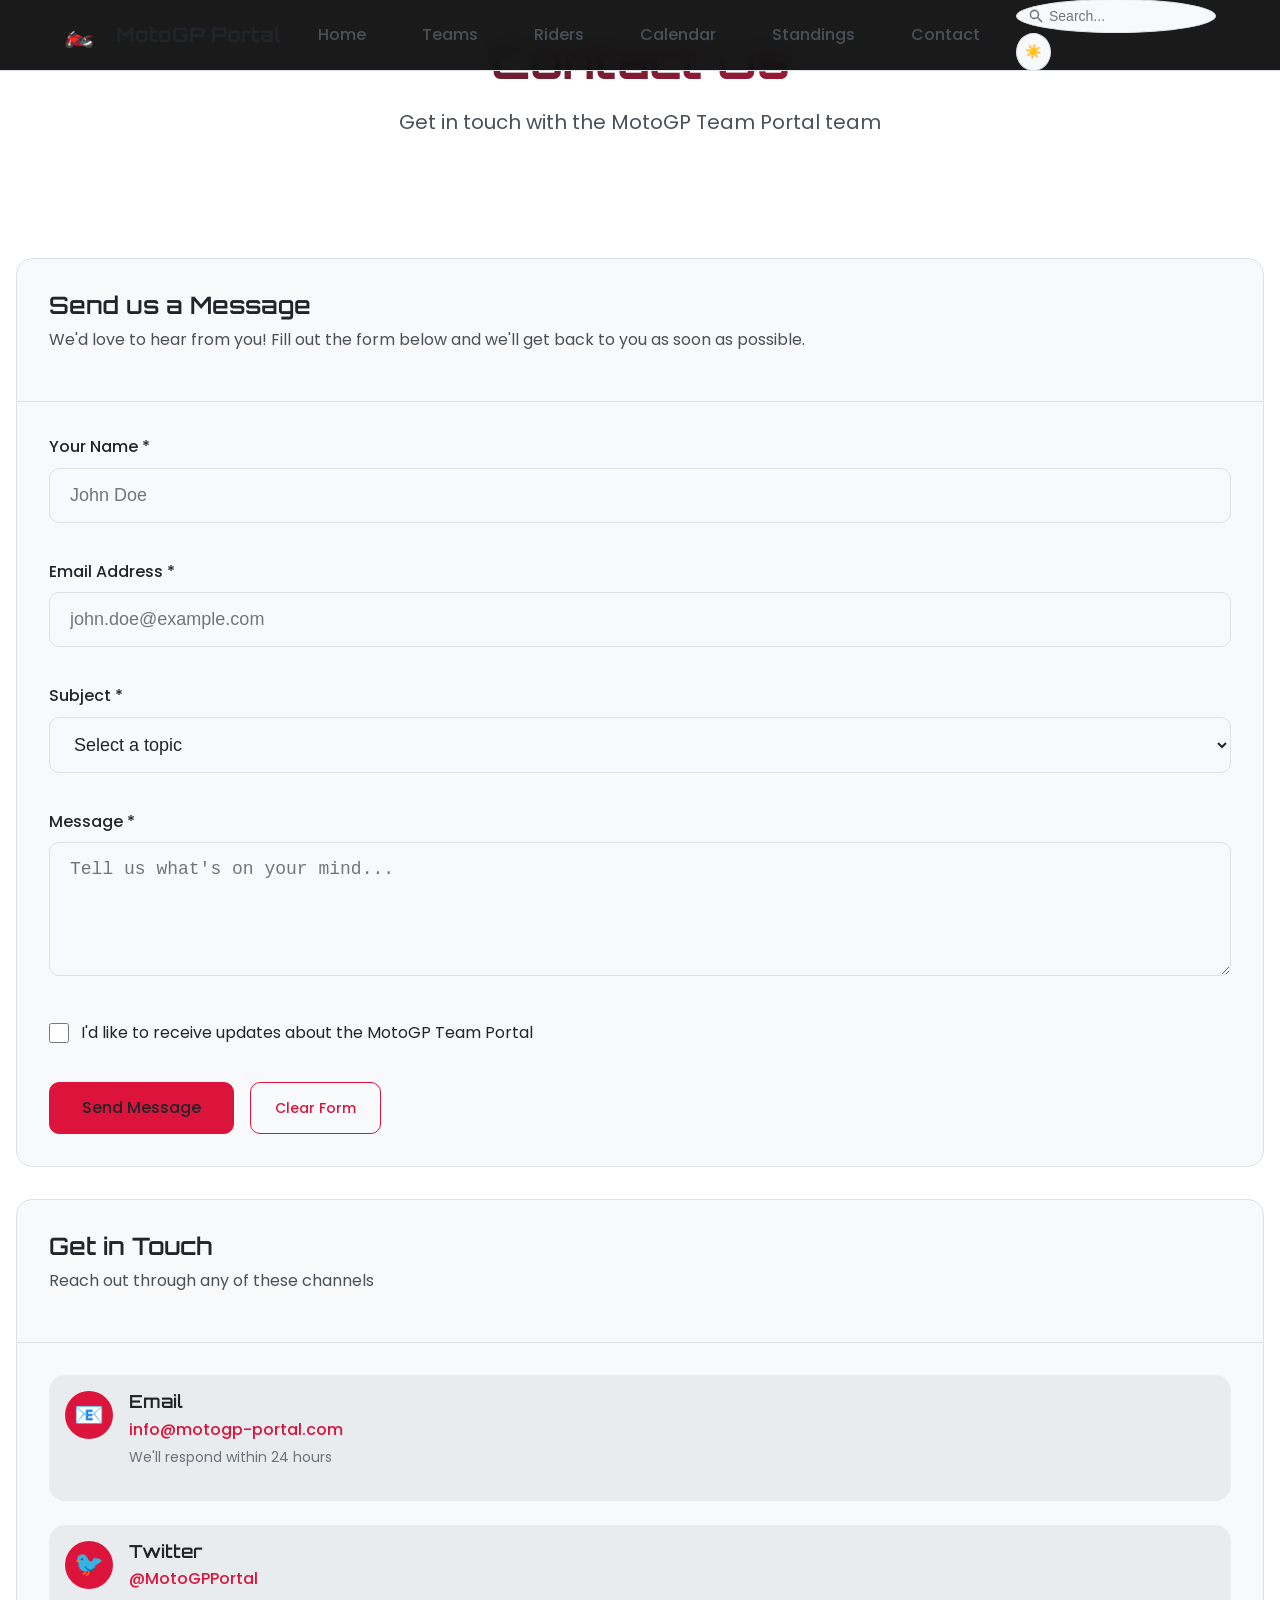
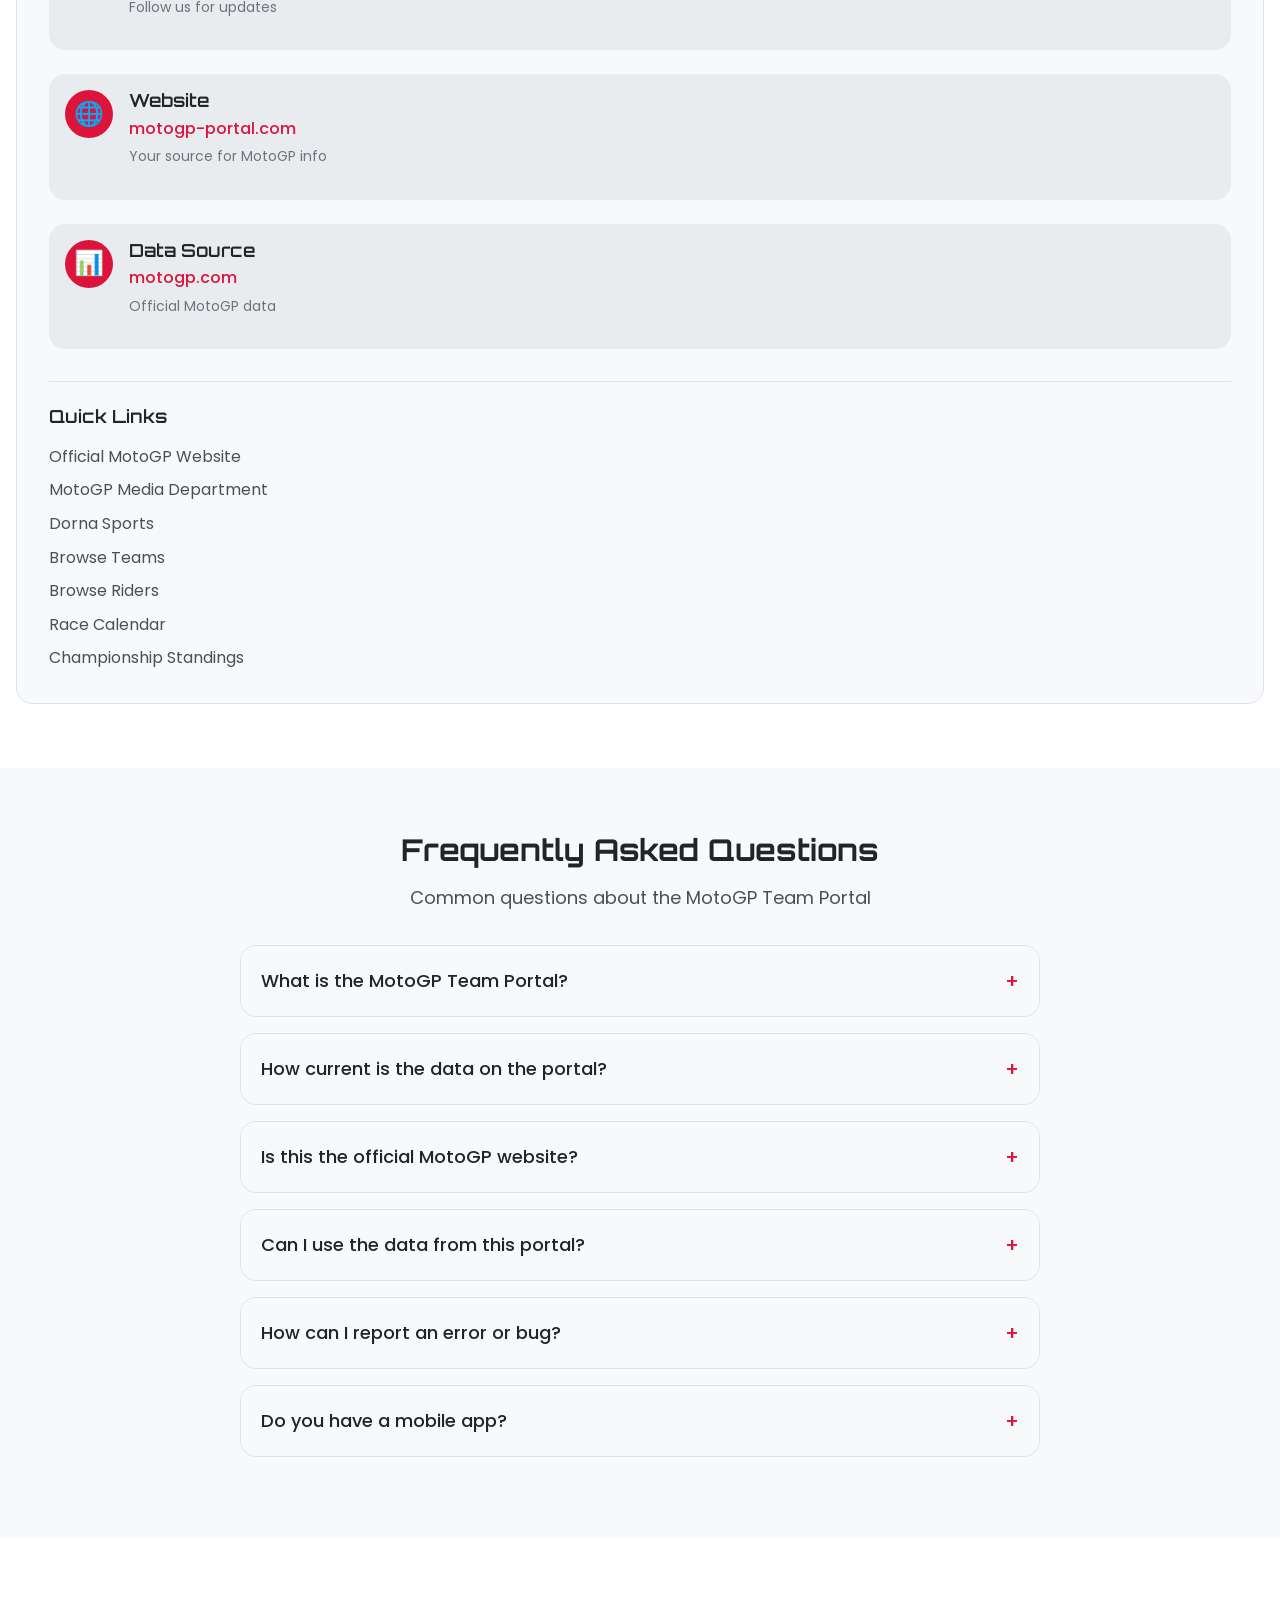
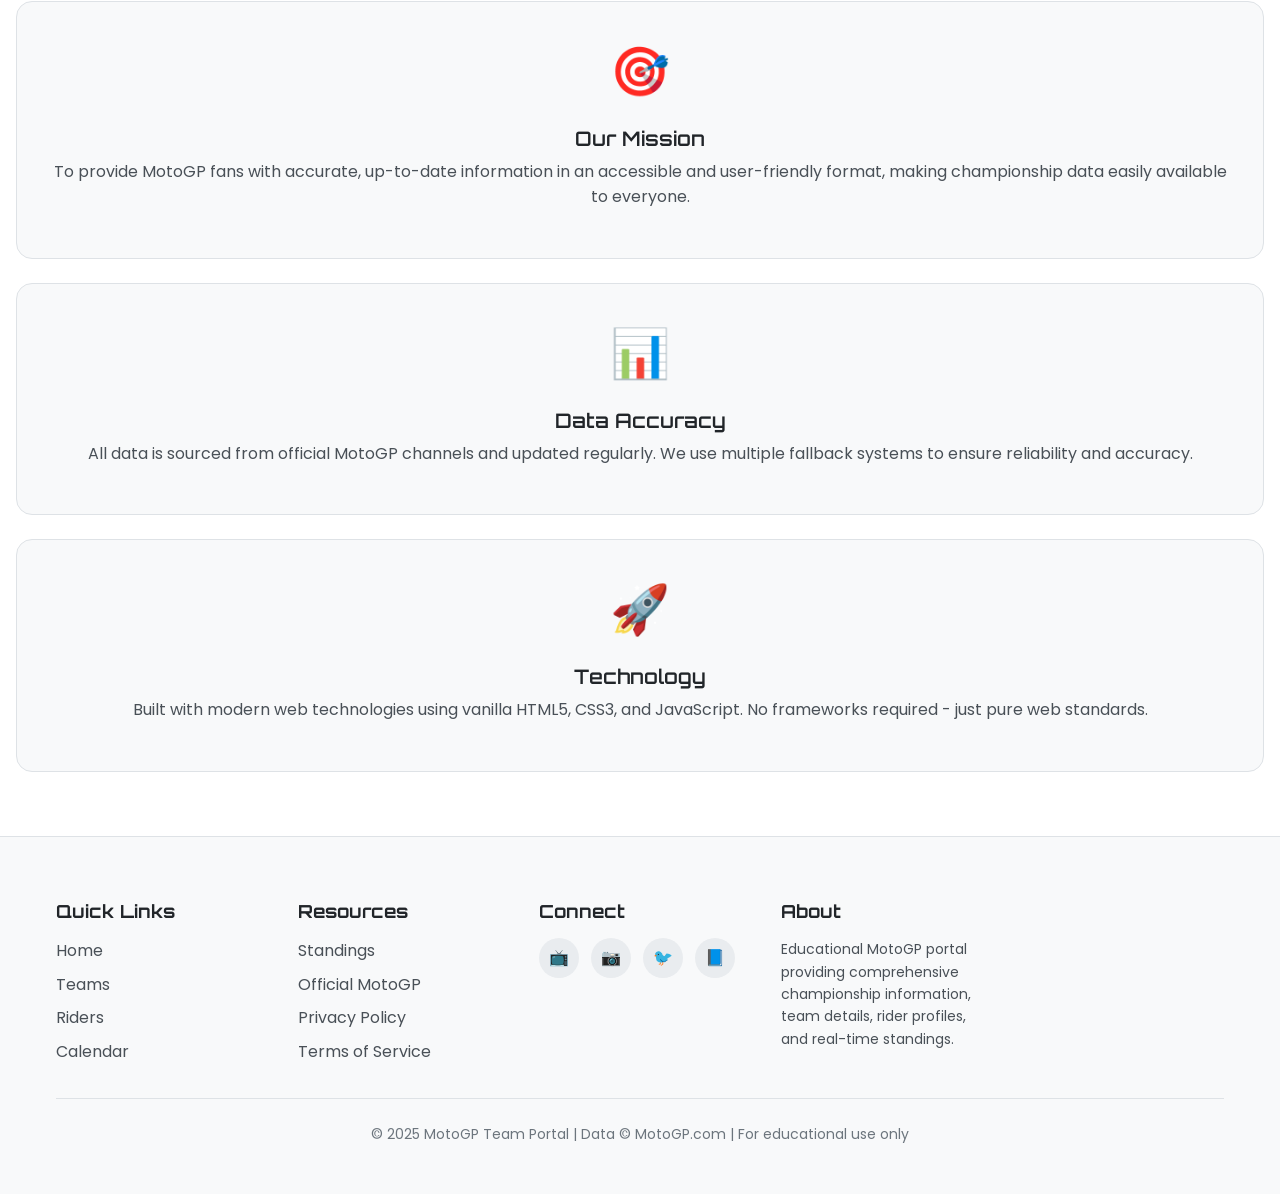
==== commit 24bd753b: "Auto-commit: Agent tool execution" ====
--- a/contact.html
+++ b/contact.html
@@ -1,344 +1,936 @@
 <!DOCTYPE html>
-<html lang="en">
+<html lang="en" data-theme="dark">
 <head>
     <meta charset="UTF-8">
     <meta name="viewport" content="width=device-width, initial-scale=1.0">
-    <title>Contact - Formula 1 Team Portal</title>
+    <title>Contact - MotoGP Team Portal</title>
+    <meta name="description" content="Get in touch with the MotoGP Team Portal team for questions, feedback, or inquiries">
+    <meta name="keywords" content="MotoGP, contact, feedback, support, questions, inquiries">
+
+    <!-- Preconnect to external domains -->
     <link rel="preconnect" href="https://fonts.googleapis.com">
     <link rel="preconnect" href="https://fonts.gstatic.com" crossorigin>
-    <link href="https://fonts.googleapis.com/css2?family=Poppins:wght@400;500;600;700&family=Roboto+Condensed:wght@400;500;700&display=swap" rel="stylesheet">
+
+    <!-- Google Fonts -->
+    <link href="https://fonts.googleapis.com/css2?family=Orbitron:wght@400;500;600;700;800;900&family=Poppins:wght@300;400;500;600;700&family=Roboto+Condensed:wght@400;500;600;700&display=swap" rel="stylesheet">
+
+    <!-- Stylesheets -->
     <link rel="stylesheet" href="css/styles.css">
-    <style>
-        .contact-container {
-            max-width: 600px;
-            margin: 0 auto;
-            padding: var(--spacing-xl) var(--spacing-lg);
-        }
-
-        .contact-form {
-            background-color: var(--color-dark-secondary);
-            padding: var(--spacing-xl);
-            border-radius: var(--border-radius-md);
-            box-shadow: var(--shadow-md);
-            margin-bottom: var(--spacing-xl);
-        }
-
-        body.light-mode .contact-form {
-            background-color: var(--color-light-secondary);
-        }
-
-        .form-group {
-            margin-bottom: var(--spacing-lg);
-            display: flex;
-            flex-direction: column;
-            gap: var(--spacing-sm);
-        }
-
-        .form-group label {
-            font-weight: 600;
-            color: var(--color-text-light);
-            text-transform: uppercase;
-            font-size: var(--font-size-small);
-            letter-spacing: 0.5px;
-        }
-
-        body.light-mode .form-group label {
-            color: var(--color-light-text);
-        }
-
-        .form-group input,
-        .form-group textarea {
-            padding: 12px 16px;
-            border: 2px solid var(--color-border);
-            border-radius: var(--border-radius-md);
-            background-color: var(--color-dark-tertiary);
-            color: var(--color-text-light);
-            font-family: inherit;
-            font-size: var(--font-size-base);
-            transition: all var(--transition-normal);
-        }
-
-        body.light-mode .form-group input,
-        body.light-mode .form-group textarea {
-            background-color: var(--color-light-tertiary);
-            color: var(--color-light-text);
-            border-color: var(--color-light-muted);
-        }
-
-        .form-group input:focus,
-        .form-group textarea:focus {
-            outline: none;
-            border-color: var(--color-accent-red);
-            box-shadow: 0 0 8px rgba(255, 24, 1, 0.2);
-        }
-
-        .form-group textarea {
-            resize: vertical;
-            min-height: 150px;
-            font-family: var(--font-secondary), sans-serif;
-        }
-
-        .submit-button {
-            background-color: var(--color-accent-red);
-            color: var(--color-text-light);
-            padding: 14px 40px;
-            font-size: var(--font-size-base);
-            font-weight: 600;
-            border-radius: var(--border-radius-md);
-            border: 2px solid var(--color-accent-red);
-            cursor: pointer;
-            text-transform: uppercase;
-            letter-spacing: 1px;
-            transition: all var(--transition-normal);
-            width: 100%;
-        }
-
-        .submit-button:hover {
-            background-color: transparent;
-            color: var(--color-accent-red);
-            transform: scale(1.02);
-        }
-
-        .submit-button:disabled {
-            opacity: 0.5;
-            cursor: not-allowed;
-        }
-
-        .form-message {
-            padding: var(--spacing-md);
-            border-radius: var(--border-radius-md);
-            margin-bottom: var(--spacing-lg);
-            text-align: center;
-            font-weight: 600;
-            display: none;
-        }
-
-        .form-message.success {
-            background-color: rgba(0, 212, 190, 0.2);
-            color: #00D4BE;
-            border: 1px solid #00D4BE;
-            display: block;
-        }
-
-        .form-message.error {
-            background-color: rgba(255, 24, 1, 0.2);
-            color: #FF1801;
-            border: 1px solid #FF1801;
-            display: block;
-        }
-
-        .contact-info {
-            display: grid;
-            grid-template-columns: repeat(auto-fit, minmax(250px, 1fr));
-            gap: var(--spacing-lg);
-            margin-bottom: var(--spacing-xl);
-        }
-
-        .info-card {
-            background-color: var(--color-dark-secondary);
-            padding: var(--spacing-lg);
-            border-radius: var(--border-radius-md);
-            border-left: 4px solid var(--color-accent-red);
-        }
-
-        body.light-mode .info-card {
-            background-color: var(--color-light-secondary);
-        }
-
-        .info-card h3 {
-            color: var(--color-accent-red);
-            margin-bottom: var(--spacing-sm);
-        }
-
-        .info-card p {
-            color: var(--color-text-muted);
-            margin: 0;
-            line-height: 1.6;
-        }
-
-        body.light-mode .info-card p {
-            color: var(--color-light-muted);
-        }
-
-        @media (max-width: 767px) {
-            .contact-container {
-                padding: var(--spacing-lg) var(--spacing-md);
-            }
-
-            .contact-form {
-                padding: var(--spacing-lg);
-            }
-
-            .contact-info {
-                grid-template-columns: 1fr;
-            }
-        }
-    </style>
+    <link rel="stylesheet" href="css/components.css">
+    <link rel="stylesheet" href="css/responsive.css">
+
+    <!-- Favicon -->
+    <link rel="icon" type="image/svg+xml" href="data:image/svg+xml,<svg xmlns='http://www.w3.org/2000/svg' viewBox='0 0 100 100'><text y='.9em' font-size='90'>🏍️</text></svg>">
+
+    <!-- Theme -->
+    <script>
+        const theme = localStorage.getItem('motogp-theme') ||
+                     (window.matchMedia('(prefers-color-scheme: light)').matches ? 'light' : 'dark');
+        document.documentElement.setAttribute('data-theme', theme);
+    </script>
 </head>
 <body>
-    <!-- HEADER / NAVBAR -->
-    <header class="navbar" id="navbar">
-        <div class="navbar-container">
+    <!-- Header -->
+    <header class="header" id="header">
+        <div class="header-container">
             <!-- Logo -->
-            <div class="navbar-logo">
-                <a href="index.html" class="logo-link">
-                    <span class="logo-text">F1</span>
-                    <span class="logo-subtext">Teams</span>
-                </a>
+            <a href="index.html" class="logo">
+                <div class="logo-icon">
+                    <span style="font-size: 24px;">🏍️</span>
+                </div>
+                <span>MotoGP Portal</span>
+            </a>
+
+            <!-- Desktop Navigation -->
+            <nav class="nav">
+                <ul class="nav-list">
+                    <li><a href="index.html" class="nav-link">Home</a></li>
+                    <li><a href="teams.html" class="nav-link">Teams</a></li>
+                    <li><a href="riders.html" class="nav-link">Riders</a></li>
+                    <li><a href="calendar.html" class="nav-link">Calendar</a></li>
+                    <li><a href="standings.html" class="nav-link">Standings</a></li>
+                    <li><a href="contact.html" class="nav-link active">Contact</a></li>
+                </ul>
+            </nav>
+
+            <!-- Search & Theme -->
+            <div class="header-actions">
+                <!-- Search Box -->
+                <div class="search-box">
+                    <svg class="search-icon" viewBox="0 0 20 20" fill="currentColor">
+                        <path fill-rule="evenodd" d="M8 4a4 4 0 100 8 4 4 0 000-8zM2 8a6 6 0 1110.89 3.476l4.817 4.817a1 1 0 01-1.414 1.414l-4.816-4.816A6 6 0 012 8z" clip-rule="evenodd" />
+                    </svg>
+                    <input type="text" class="search-input" placeholder="Search..." id="searchInput">
+                </div>
+
+                <!-- Theme Toggle -->
+                <button class="theme-toggle" id="themeToggle" aria-label="Toggle theme">
+                    <span class="theme-icon">🌙</span>
+                </button>
+
+                <!-- Mobile Menu Toggle -->
+                <button class="mobile-menu-toggle" id="mobileMenuToggle" aria-label="Toggle menu">
+                    <span class="hamburger"></span>
+                </button>
             </div>
-
-            <!-- Navigation Links -->
-            <nav class="navbar-nav">
-                <a href="index.html" class="nav-link">Home</a>
-                <a href="index.html#teams-section" class="nav-link">Teams</a>
-                <a href="drivers.html" class="nav-link">Drivers</a>
-                <a href="standings.html" class="nav-link">Standings</a>
-                <a href="contact.html" class="nav-link">Contact</a>
-            </nav>
-
-            <!-- Search Box -->
-            <div class="search-container" style="visibility: hidden;">
-                <input type="text" class="search-input" placeholder="Search..." aria-label="Search">
-                <span class="search-icon">🔍</span>
-            </div>
-
-            <!-- Dark Mode Toggle -->
-            <button class="dark-mode-toggle" id="dark-mode-toggle" aria-label="Toggle dark mode">
-                <span class="mode-icon">🌙</span>
-            </button>
         </div>
     </header>
 
-    <!-- HERO SECTION -->
-    <section class="hero" id="hero">
-        <div class="hero-overlay"></div>
-        <div class="hero-content">
-            <h1 class="hero-headline">Get In Touch</h1>
-            <p class="hero-subtitle">Have questions or feedback? We'd love to hear from you!</p>
-        </div>
-    </section>
-
-    <!-- CONTACT SECTION -->
-    <section class="teams-section">
-        <div class="contact-container">
-            <!-- Contact Information -->
-            <div class="contact-info">
-                <div class="info-card">
-                    <h3>📧 Email</h3>
-                    <p><a href="mailto:info@f1teamportal.com" style="color: var(--color-accent-red);">info@f1teamportal.com</a></p>
-                </div>
-                <div class="info-card">
-                    <h3>🌐 Website</h3>
-                    <p><a href="https://formula1.com" target="_blank" rel="noopener" style="color: var(--color-accent-red);">Official F1 Site</a></p>
-                </div>
-                <div class="info-card">
-                    <h3>🐦 Follow Us</h3>
-                    <p>
-                        <a href="https://twitter.com/F1" target="_blank" rel="noopener" style="color: var(--color-accent-red);">Twitter/X</a> |
-                        <a href="https://instagram.com/formula1" target="_blank" rel="noopener" style="color: var(--color-accent-red);">Instagram</a>
+    <!-- Mobile Navigation -->
+    <nav class="mobile-nav" id="mobileNav">
+        <ul class="mobile-nav-list">
+            <li><a href="index.html" class="mobile-nav-link">Home</a></li>
+            <li><a href="teams.html" class="mobile-nav-link">Teams</a></li>
+            <li><a href="riders.html" class="mobile-nav-link">Riders</a></li>
+            <li><a href="calendar.html" class="mobile-nav-link">Calendar</a></li>
+            <li><a href="standings.html" class="mobile-nav-link">Standings</a></li>
+            <li><a href="contact.html" class="mobile-nav-link active">Contact</a></li>
+        </ul>
+    </nav>
+
+    <!-- Main Content -->
+    <main class="content">
+        <!-- Page Header -->
+        <section class="section section-sm">
+            <div class="container text-center">
+                <h1 class="page-title text-4xl font-bold mb-4">Contact Us</h1>
+                <p class="page-subtitle text-xl text-secondary mb-6">Get in touch with the MotoGP Team Portal team</p>
+            </div>
+        </section>
+
+        <!-- Contact Form Section -->
+        <section class="section">
+            <div class="container">
+                <div class="contact-grid grid grid-cols-1 grid-cols-md-2">
+                    <!-- Contact Form -->
+                    <div class="contact-form-section">
+                        <div class="card">
+                            <div class="card-header">
+                                <h2 class="text-2xl font-semibold mb-2">Send us a Message</h2>
+                                <p class="text-secondary">We'd love to hear from you! Fill out the form below and we'll get back to you as soon as possible.</p>
+                            </div>
+                            <div class="card-body">
+                                <form id="contactForm" class="contact-form">
+                                    <div class="form-group">
+                                        <label for="name" class="form-label">Your Name *</label>
+                                        <input type="text" id="name" name="name" class="form-input" required placeholder="John Doe">
+                                    </div>
+
+                                    <div class="form-group">
+                                        <label for="email" class="form-label">Email Address *</label>
+                                        <input type="email" id="email" name="email" class="form-input" required placeholder="john.doe@example.com">
+                                    </div>
+
+                                    <div class="form-group">
+                                        <label for="subject" class="form-label">Subject *</label>
+                                        <select id="subject" name="subject" class="form-select" required>
+                                            <option value="">Select a topic</option>
+                                            <option value="general">General Inquiry</option>
+                                            <option value="feedback">Feedback</option>
+                                            <option value="bug">Bug Report</option>
+                                            <option value="feature">Feature Request</option>
+                                            <option value="partnership">Partnership</option>
+                                            <option value="media">Media Inquiry</option>
+                                            <option value="other">Other</option>
+                                        </select>
+                                    </div>
+
+                                    <div class="form-group">
+                                        <label for="message" class="form-label">Message *</label>
+                                        <textarea id="message" name="message" class="form-input" rows="5" required placeholder="Tell us what's on your mind..."></textarea>
+                                    </div>
+
+                                    <div class="form-group">
+                                        <div class="form-checkbox">
+                                            <input type="checkbox" id="newsletter" name="newsletter">
+                                            <label for="newsletter" class="form-checkbox-label">
+                                                I'd like to receive updates about the MotoGP Team Portal
+                                            </label>
+                                        </div>
+                                    </div>
+
+                                    <div class="form-actions">
+                                        <button type="submit" class="btn btn-primary btn-lg" id="submitBtn">
+                                            Send Message
+                                        </button>
+                                        <button type="button" class="btn btn-outline" onclick="resetForm()">
+                                            Clear Form
+                                        </button>
+                                    </div>
+                                </form>
+                            </div>
+                        </div>
+                    </div>
+
+                    <!-- Contact Information -->
+                    <div class="contact-info-section">
+                        <div class="card">
+                            <div class="card-header">
+                                <h2 class="text-2xl font-semibold mb-2">Get in Touch</h2>
+                                <p class="text-secondary">Reach out through any of these channels</p>
+                            </div>
+                            <div class="card-body">
+                                <div class="contact-methods">
+                                    <div class="contact-method">
+                                        <div class="contact-icon">📧</div>
+                                        <div class="contact-details">
+                                            <h3 class="contact-title">Email</h3>
+                                            <p class="contact-value">info@motogp-portal.com</p>
+                                            <p class="contact-note">We'll respond within 24 hours</p>
+                                        </div>
+                                    </div>
+
+                                    <div class="contact-method">
+                                        <div class="contact-icon">🐦</div>
+                                        <div class="contact-details">
+                                            <h3 class="contact-title">Twitter</h3>
+                                            <p class="contact-value">@MotoGPPortal</p>
+                                            <p class="contact-note">Follow us for updates</p>
+                                        </div>
+                                    </div>
+
+                                    <div class="contact-method">
+                                        <div class="contact-icon">🌐</div>
+                                        <div class="contact-details">
+                                            <h3 class="contact-title">Website</h3>
+                                            <p class="contact-value">motogp-portal.com</p>
+                                            <p class="contact-note">Your source for MotoGP info</p>
+                                        </div>
+                                    </div>
+
+                                    <div class="contact-method">
+                                        <div class="contact-icon">📊</div>
+                                        <div class="contact-details">
+                                            <h3 class="contact-title">Data Source</h3>
+                                            <p class="contact-value">motogp.com</p>
+                                            <p class="contact-note">Official MotoGP data</p>
+                                        </div>
+                                    </div>
+                                </div>
+
+                                <div class="quick-links">
+                                    <h3 class="text-lg font-semibold mb-4">Quick Links</h3>
+                                    <ul class="contact-links">
+                                        <li><a href="https://www.motogp.com" target="_blank" class="contact-link">Official MotoGP Website</a></li>
+                                        <li><a href="https://www.motogp.com/en/contacts" target="_blank" class="contact-link">MotoGP Media Department</a></li>
+                                        <li><a href="https://www.dorna.com" target="_blank" class="contact-link">Dorna Sports</a></li>
+                                        <li><a href="teams.html" class="contact-link">Browse Teams</a></li>
+                                        <li><a href="riders.html" class="contact-link">Browse Riders</a></li>
+                                        <li><a href="calendar.html" class="contact-link">Race Calendar</a></li>
+                                        <li><a href="standings.html" class="contact-link">Championship Standings</a></li>
+                                    </ul>
+                                </div>
+                            </div>
+                        </div>
+                    </div>
+                </div>
+            </div>
+        </section>
+
+        <!-- FAQ Section -->
+        <section class="section bg-secondary">
+            <div class="container">
+                <div class="section-header text-center mb-8">
+                    <h2 class="text-3xl font-bold mb-4">Frequently Asked Questions</h2>
+                    <p class="text-secondary text-lg">Common questions about the MotoGP Team Portal</p>
+                </div>
+
+                <div class="faq-container">
+                    <div class="faq-item">
+                        <button class="faq-question" onclick="toggleFAQ(this)">
+                            <span>What is the MotoGP Team Portal?</span>
+                            <span class="faq-toggle">+</span>
+                        </button>
+                        <div class="faq-answer">
+                            <p>The MotoGP Team Portal is a comprehensive web application that provides real-time information about the MotoGP World Championship. It features team details, rider profiles, race calendars, championship standings, and more - all sourced from official MotoGP data.</p>
+                        </div>
+                    </div>
+
+                    <div class="faq-item">
+                        <button class="faq-question" onclick="toggleFAQ(this)">
+                            <span>How current is the data on the portal?</span>
+                            <span class="faq-toggle">+</span>
+                        </button>
+                        <div class="faq-answer">
+                            <p>We strive to keep our data as current as possible. The portal automatically refreshes data every 30 minutes during race weekends and every 6 hours during the regular season. All data is sourced directly from official MotoGP channels.</p>
+                        </div>
+                    </div>
+
+                    <div class="faq-item">
+                        <button class="faq-question" onclick="toggleFAQ(this)">
+                            <span>Is this the official MotoGP website?</span>
+                            <span class="faq-toggle">+</span>
+                        </button>
+                        <div class="faq-answer">
+                            <p>No, this is an independent educational project that aggregates and displays MotoGP data for informational purposes. For the official MotoGP website, please visit <a href="https://www.motogp.com" target="_blank" class="link">motogp.com</a>.</p>
+                        </div>
+                    </div>
+
+                    <div class="faq-item">
+                        <button class="faq-question" onclick="toggleFAQ(this)">
+                            <span>Can I use the data from this portal?</span>
+                            <span class="faq-toggle">+</span>
+                        </button>
+                        <div class="faq-answer">
+                            <p>All data displayed on this portal is sourced from official MotoGP channels and is provided for educational and informational purposes only. For any commercial use, please contact the official MotoGP organization directly.</p>
+                        </div>
+                    </div>
+
+                    <div class="faq-item">
+                        <button class="faq-question" onclick="toggleFAQ(this)">
+                            <span>How can I report an error or bug?</span>
+                            <span class="faq-toggle">+</span>
+                        </button>
+                        <div class="faq-answer">
+                            <p>We appreciate your help in improving the portal! Please use the contact form above to report any errors, bugs, or suggest improvements. You can also reach out to us on Twitter @MotoGPPortal.</p>
+                        </div>
+                    </div>
+
+                    <div class="faq-item">
+                        <button class="faq-question" onclick="toggleFAQ(this)">
+                            <span>Do you have a mobile app?</span>
+                            <span class="faq-toggle">+</span>
+                        </button>
+                        <div class="faq-answer">
+                            <p>Currently, the MotoGP Team Portal is available as a responsive web application that works seamlessly on all devices, including mobile phones and tablets. We're exploring the possibility of developing dedicated mobile apps in the future.</p>
+                        </div>
+                    </div>
+                </div>
+            </div>
+        </section>
+
+        <!-- Project Information -->
+        <section class="section">
+            <div class="container">
+                <div class="project-info-grid grid grid-cols-1 grid-cols-md-3">
+                    <div class="info-card card text-center">
+                        <div class="card-body">
+                            <div class="info-icon">🎯</div>
+                            <h3 class="text-xl font-semibold mb-2">Our Mission</h3>
+                            <p class="text-secondary">To provide MotoGP fans with accurate, up-to-date information in an accessible and user-friendly format, making championship data easily available to everyone.</p>
+                        </div>
+                    </div>
+
+                    <div class="info-card card text-center">
+                        <div class="card-body">
+                            <div class="info-icon">📊</div>
+                            <h3 class="text-xl font-semibold mb-2">Data Accuracy</h3>
+                            <p class="text-secondary">All data is sourced from official MotoGP channels and updated regularly. We use multiple fallback systems to ensure reliability and accuracy.</p>
+                        </div>
+                    </div>
+
+                    <div class="info-card card text-center">
+                        <div class="card-body">
+                            <div class="info-icon">🚀</div>
+                            <h3 class="text-xl font-semibold mb-2">Technology</h3>
+                            <p class="text-secondary">Built with modern web technologies using vanilla HTML5, CSS3, and JavaScript. No frameworks required - just pure web standards.</p>
+                        </div>
+                    </div>
+                </div>
+            </div>
+        </section>
+    </main>
+
+    <!-- Footer -->
+    <footer class="footer">
+        <div class="footer-content">
+            <div class="footer-grid">
+                <div class="footer-section">
+                    <h3>Quick Links</h3>
+                    <ul class="footer-links">
+                        <li><a href="index.html" class="footer-link">Home</a></li>
+                        <li><a href="teams.html" class="footer-link">Teams</a></li>
+                        <li><a href="riders.html" class="footer-link">Riders</a></li>
+                        <li><a href="calendar.html" class="footer-link">Calendar</a></li>
+                    </ul>
+                </div>
+
+                <div class="footer-section">
+                    <h3>Resources</h3>
+                    <ul class="footer-links">
+                        <li><a href="standings.html" class="footer-link">Standings</a></li>
+                        <li><a href="https://www.motogp.com" target="_blank" class="footer-link">Official MotoGP</a></li>
+                        <li><a href="#" class="footer-link">Privacy Policy</a></li>
+                        <li><a href="#" class="footer-link">Terms of Service</a></li>
+                    </ul>
+                </div>
+
+                <div class="footer-section">
+                    <h3>Connect</h3>
+                    <div class="social-links">
+                        <a href="https://www.youtube.com/motogp" target="_blank" class="social-link" aria-label="YouTube">
+                            <span>📺</span>
+                        </a>
+                        <a href="https://www.instagram.com/motogp" target="_blank" class="social-link" aria-label="Instagram">
+                            <span>📷</span>
+                        </a>
+                        <a href="https://twitter.com/MotoGP" target="_blank" class="social-link" aria-label="Twitter">
+                            <span>🐦</span>
+                        </a>
+                        <a href="https://www.facebook.com/MotoGP" target="_blank" class="social-link" aria-label="Facebook">
+                            <span>📘</span>
+                        </a>
+                    </div>
+                </div>
+
+                <div class="footer-section">
+                    <h3>About</h3>
+                    <p class="text-secondary text-sm">
+                        Educational MotoGP portal providing comprehensive championship information, team details, rider profiles, and real-time standings.
                     </p>
                 </div>
             </div>
 
-            <!-- Contact Form -->
-            <div class="contact-form">
-                <h2 class="section-title" style="margin-top: 0; margin-bottom: var(--spacing-xl); text-align: left;">Send us a Message</h2>
-
-                <div class="form-message" id="form-message"></div>
-
-                <form id="contact-form">
-                    <div class="form-group">
-                        <label for="name">Your Name</label>
-                        <input
-                            type="text"
-                            id="name"
-                            name="name"
-                            placeholder="Enter your full name"
-                            required
-                        >
-                    </div>
-
-                    <div class="form-group">
-                        <label for="email">Email Address</label>
-                        <input
-                            type="email"
-                            id="email"
-                            name="email"
-                            placeholder="your@email.com"
-                            required
-                        >
-                    </div>
-
-                    <div class="form-group">
-                        <label for="subject">Subject</label>
-                        <input
-                            type="text"
-                            id="subject"
-                            name="subject"
-                            placeholder="What is this about?"
-                            required
-                        >
-                    </div>
-
-                    <div class="form-group">
-                        <label for="message">Message</label>
-                        <textarea
-                            id="message"
-                            name="message"
-                            placeholder="Your message here..."
-                            required
-                        ></textarea>
-                    </div>
-
-                    <button type="submit" class="submit-button" id="submit-button">Send Message</button>
-                </form>
-
-                <p style="text-align: center; color: var(--color-text-muted); margin-top: var(--spacing-lg); font-size: var(--font-size-small);">
-                    For educational purposes only. This is a demonstration portal.
+            <div class="footer-bottom">
+                <p class="text-muted text-sm">
+                    © 2025 MotoGP Team Portal | Data © MotoGP.com | For educational use only
                 </p>
             </div>
         </div>
-    </section>
-
-    <!-- FOOTER -->
-    <footer class="footer" id="footer">
-        <div class="footer-container">
-            <!-- About Section -->
-            <div class="footer-section">
-                <h3 class="footer-title">About</h3>
-                <p class="footer-text">F1 Team Portal showcases all official Formula 1 teams and drivers with real-time data.</p>
+    </footer>
+
+    <!-- Success Modal -->
+    <div class="modal" id="successModal">
+        <div class="modal-backdrop"></div>
+        <div class="modal-content">
+            <div class="modal-header">
+                <h3 class="modal-title">Message Sent!</h3>
+                <button class="modal-close" onclick="closeModal('successModal')">×</button>
             </div>
-
-            <!-- Links Section -->
-            <div class="footer-section">
-                <h3 class="footer-title">Links</h3>
-                <ul class="footer-links">
-                    <li><a href="#" target="_blank" rel="noopener">Privacy Policy</a></li>
-                    <li><a href="#" target="_blank" rel="noopener">Terms of Use</a></li>
-                    <li><a href="contact.html">Contact</a></li>
-                    <li><a href="#" target="_blank" rel="noopener">FAQs</a></li>
-                </ul>
+            <div class="modal-body">
+                <div class="success-message">
+                    <div class="success-icon">✅</div>
+                    <p>Thank you for contacting us! We've received your message and will get back to you within 24 hours.</p>
+                </div>
             </div>
-
-            <!-- Social Section -->
-            <div class="footer-section">
-                <h3 class="footer-title">Follow</h3>
-                <ul class="footer-links">
-                    <li><a href="https://twitter.com/F1" target="_blank" rel="noopener">Twitter/X</a></li>
-                    <li><a href="https://instagram.com/formula1" target="_blank" rel="noopener">Instagram</a></li>
-                    <li><a href="https://youtube.com/@formula1" target="_blank" rel="noopener">YouTube</a></li>
-                </ul>
-            </div>
-
-            <!-- Copyright Section -->
-            <div class="footer-section footer-copyright">
-                <p class="footer-text">Data © Formula1.com | For educational use only</p>
-                <p class="footer-text">Powered by Vanilla JS</p>
+            <div class="modal-footer">
+                <button class="btn btn-primary" onclick="closeModal('successModal')">Close</button>
             </div>
         </div>
-    </footer>
-
-    <!-- JavaScript -->
-    <script src="js/contact.js"></script>
+    </div>
+
+    <!-- JavaScript Modules -->
+    <script src="js/cache-manager.js"></script>
+    <script src="js/data-fetcher.js"></script>
+    <script src="js/main.js"></script>
+
+    <!-- Contact Page Specific Script -->
+    <script>
+        /**
+         * Contact page specific functionality
+         */
+        function initContactPage() {
+            console.log('📧 Initializing contact page...');
+
+            try {
+                // Initialize contact form
+                initializeContactForm();
+
+                // Initialize search functionality
+                initializeSearch();
+
+                console.log('✅ Contact page initialized successfully');
+
+            } catch (error) {
+                console.error('❌ Failed to initialize contact page:', error);
+                showError('Failed to initialize contact page. Please refresh the page.');
+            }
+        }
+
+        /**
+         * Initialize contact form
+         */
+        function initializeContactForm() {
+            const form = document.getElementById('contactForm');
+            const submitBtn = document.getElementById('submitBtn');
+
+            if (form) {
+                form.addEventListener('submit', handleFormSubmit);
+            }
+        }
+
+        /**
+         * Handle form submission
+         */
+        async function handleFormSubmit(e) {
+            e.preventDefault();
+
+            const form = e.target;
+            const submitBtn = document.getElementById('submitBtn');
+            const formData = new FormData(form);
+
+            // Get form values
+            const data = {
+                name: formData.get('name'),
+                email: formData.get('email'),
+                subject: formData.get('subject'),
+                message: formData.get('message'),
+                newsletter: formData.get('newsletter') === 'on'
+            };
+
+            // Validate form
+            if (!validateForm(data)) {
+                return;
+            }
+
+            // Show loading state
+            const originalText = submitBtn.innerHTML;
+            submitBtn.innerHTML = '<span class="spinner"></span> Sending...';
+            submitBtn.disabled = true;
+
+            try {
+                // Simulate form submission (in a real application, this would send to a server)
+                await simulateFormSubmission(data);
+
+                // Show success message
+                showSuccessModal();
+
+                // Reset form
+                form.reset();
+
+            } catch (error) {
+                console.error('Form submission error:', error);
+                showError('Failed to send message. Please try again.');
+            } finally {
+                // Restore button state
+                submitBtn.innerHTML = originalText;
+                submitBtn.disabled = false;
+            }
+        }
+
+        /**
+         * Validate form data
+         */
+        function validateForm(data) {
+            const errors = [];
+
+            if (!data.name || data.name.trim().length < 2) {
+                errors.push('Please enter your name');
+            }
+
+            if (!data.email || !isValidEmail(data.email)) {
+                errors.push('Please enter a valid email address');
+            }
+
+            if (!data.subject) {
+                errors.push('Please select a subject');
+            }
+
+            if (!data.message || data.message.trim().length < 10) {
+                errors.push('Please enter a message (at least 10 characters)');
+            }
+
+            if (errors.length > 0) {
+                showError(errors.join('. '));
+                return false;
+            }
+
+            return true;
+        }
+
+        /**
+         * Validate email format
+         */
+        function isValidEmail(email) {
+            const emailRegex = /^[^\s@]+@[^\s@]+\.[^\s@]+$/;
+            return emailRegex.test(email);
+        }
+
+        /**
+         * Simulate form submission
+         */
+        function simulateFormSubmission(data) {
+            return new Promise((resolve) => {
+                // Simulate network delay
+                setTimeout(() => {
+                    console.log('Form data submitted:', data);
+                    resolve();
+                }, 1500);
+            });
+        }
+
+        /**
+         * Show success modal
+         */
+        function showSuccessModal() {
+            const modal = document.getElementById('successModal');
+            if (modal) {
+                modal.classList.add('active');
+            }
+        }
+
+        /**
+         * Close modal
+         */
+        function closeModal(modalId) {
+            const modal = document.getElementById(modalId);
+            if (modal) {
+                modal.classList.remove('active');
+            }
+        }
+
+        /**
+         * Reset form
+         */
+        function resetForm() {
+            const form = document.getElementById('contactForm');
+            if (form) {
+                form.reset();
+            }
+        }
+
+        /**
+         * Toggle FAQ item
+         */
+        function toggleFAQ(button) {
+            const answer = button.nextElementSibling;
+            const toggle = button.querySelector('.faq-toggle');
+
+            if (answer && toggle) {
+                const isOpen = answer.classList.contains('open');
+
+                // Close all other FAQ items
+                document.querySelectorAll('.faq-answer').forEach(item => {
+                    item.classList.remove('open');
+                });
+                document.querySelectorAll('.faq-toggle').forEach(item => {
+                    item.textContent = '+';
+                });
+
+                // Toggle current item
+                if (!isOpen) {
+                    answer.classList.add('open');
+                    toggle.textContent = '-';
+                } else {
+                    answer.classList.remove('open');
+                    toggle.textContent = '+';
+                }
+            }
+        }
+
+        /**
+         * Initialize search functionality
+         */
+        function initializeSearch() {
+            const searchInput = document.getElementById('searchInput');
+            if (searchInput) {
+                searchInput.addEventListener('input', debounce(performSearch, 300));
+            }
+        }
+
+        /**
+         * Perform search
+         */
+        function performSearch() {
+            const searchQuery = document.getElementById('searchInput').value.toLowerCase();
+
+            if (searchQuery) {
+                // For now, just show a message about search functionality
+                console.log('Search query:', searchQuery);
+                // In a real implementation, this would search across the site
+            }
+        }
+
+        // Initialize contact page when DOM is ready
+        if (document.readyState === 'loading') {
+            document.addEventListener('DOMContentLoaded', initContactPage);
+        } else {
+            initContactPage();
+        }
+
+        // Make functions available globally
+        window.resetForm = resetForm;
+        window.toggleFAQ = toggleFAQ;
+        window.closeModal = closeModal;
+
+        // Override the initContactPage function in main.js
+        window.initContactPage = initContactPage;
+    </script>
+
+    <!-- CSS for additional contact page styles -->
+    <style>
+        .page-title {
+            background: linear-gradient(135deg, var(--text-primary) 0%, var(--accent-red) 100%);
+            -webkit-background-clip: text;
+            -webkit-text-fill-color: transparent;
+            background-clip: text;
+        }
+
+        .contact-grid {
+            gap: var(--space-8);
+        }
+
+        .contact-form {
+            display: flex;
+            flex-direction: column;
+            gap: var(--space-5);
+        }
+
+        .form-group {
+            text-align: left;
+        }
+
+        .form-checkbox {
+            display: flex;
+            align-items: center;
+            gap: var(--space-3);
+        }
+
+        .form-checkbox input[type="checkbox"] {
+            width: 20px;
+            height: 20px;
+            margin: 0;
+        }
+
+        .form-checkbox-label {
+            color: var(--text-primary);
+            cursor: pointer;
+            margin: 0;
+        }
+
+        .form-actions {
+            display: flex;
+            gap: var(--space-4);
+            justify-content: flex-start;
+        }
+
+        .contact-methods {
+            display: flex;
+            flex-direction: column;
+            gap: var(--space-6);
+            margin-bottom: var(--space-8);
+        }
+
+        .contact-method {
+            display: flex;
+            align-items: flex-start;
+            gap: var(--space-4);
+            padding: var(--space-4);
+            background: var(--tertiary-bg);
+            border-radius: var(--radius-lg);
+            transition: all var(--transition-normal);
+        }
+
+        .contact-method:hover {
+            background: var(--secondary-bg);
+            transform: translateY(-2px);
+        }
+
+        .contact-icon {
+            width: 48px;
+            height: 48px;
+            display: flex;
+            align-items: center;
+            justify-content: center;
+            background: var(--accent-red);
+            color: var(--text-primary);
+            border-radius: var(--radius-full);
+            font-size: 1.5rem;
+            flex-shrink: 0;
+        }
+
+        .contact-details {
+            flex: 1;
+        }
+
+        .contact-title {
+            font-size: var(--text-lg);
+            font-weight: 600;
+            color: var(--text-primary);
+            margin-bottom: var(--space-1);
+        }
+
+        .contact-value {
+            color: var(--accent-red);
+            font-weight: 500;
+            margin-bottom: var(--space-1);
+        }
+
+        .contact-note {
+            font-size: var(--text-sm);
+            color: var(--text-muted);
+        }
+
+        .quick-links {
+            border-top: 1px solid var(--border-color);
+            padding-top: var(--space-6);
+        }
+
+        .contact-links {
+            list-style: none;
+            display: flex;
+            flex-direction: column;
+            gap: var(--space-2);
+        }
+
+        .contact-link {
+            color: var(--text-secondary);
+            text-decoration: none;
+            transition: color var(--transition-fast);
+            padding: var(--space-2) 0;
+        }
+
+        .contact-link:hover {
+            color: var(--accent-red);
+        }
+
+        .link {
+            color: var(--accent-red);
+            text-decoration: none;
+        }
+
+        .link:hover {
+            text-decoration: underline;
+        }
+
+        .faq-container {
+            max-width: 800px;
+            margin: 0 auto;
+        }
+
+        .faq-item {
+            margin-bottom: var(--space-4);
+            border: 1px solid var(--border-color);
+            border-radius: var(--radius-lg);
+            overflow: hidden;
+        }
+
+        .faq-question {
+            width: 100%;
+            display: flex;
+            justify-content: space-between;
+            align-items: center;
+            padding: var(--space-5);
+            background: var(--secondary-bg);
+            border: none;
+            color: var(--text-primary);
+            font-size: var(--text-lg);
+            font-weight: 500;
+            cursor: pointer;
+            transition: all var(--transition-fast);
+        }
+
+        .faq-question:hover {
+            background: var(--tertiary-bg);
+        }
+
+        .faq-toggle {
+            font-size: var(--text-xl);
+            color: var(--accent-red);
+            transition: transform var(--transition-fast);
+        }
+
+        .faq-answer {
+            max-height: 0;
+            overflow: hidden;
+            transition: max-height var(--transition-normal);
+            padding: 0 var(--space-5);
+            background: var(--primary-bg);
+        }
+
+        .faq-answer.open {
+            max-height: 300px;
+            padding: var(--space-5);
+        }
+
+        .faq-answer p {
+            color: var(--text-secondary);
+            line-height: 1.6;
+        }
+
+        .project-info-grid {
+            gap: var(--space-6);
+        }
+
+        .info-card {
+            transition: all var(--transition-normal);
+        }
+
+        .info-card:hover {
+            transform: translateY(-4px);
+            box-shadow: var(--shadow-xl);
+        }
+
+        .info-icon {
+            font-size: 3rem;
+            margin-bottom: var(--space-4);
+        }
+
+        .success-message {
+            text-align: center;
+        }
+
+        .success-icon {
+            font-size: 4rem;
+            margin-bottom: var(--space-4);
+            color: #28a745;
+        }
+
+        .success-message p {
+            font-size: var(--text-lg);
+            color: var(--text-primary);
+            line-height: 1.6;
+        }
+
+        .spinner {
+            display: inline-block;
+            width: 16px;
+            height: 16px;
+            border: 2px solid transparent;
+            border-top: 2px solid currentColor;
+            border-radius: var(--radius-full);
+            animation: spin 1s linear infinite;
+        }
+
+        @keyframes spin {
+            0% { transform: rotate(0deg); }
+            100% { transform: rotate(360deg); }
+        }
+
+        /* Responsive adjustments */
+        @media (max-width: 767px) {
+            .contact-grid {
+                grid-template-columns: 1fr;
+                gap: var(--space-6);
+            }
+
+            .form-actions {
+                flex-direction: column;
+            }
+
+            .form-actions .btn {
+                width: 100%;
+            }
+
+            .contact-method {
+                flex-direction: column;
+                text-align: center;
+                gap: var(--space-3);
+            }
+
+            .contact-icon {
+                width: 64px;
+                height: 64px;
+                font-size: 2rem;
+            }
+
+            .faq-question {
+                font-size: var(--text-base);
+                padding: var(--space-4);
+            }
+
+            .project-info-grid {
+                grid-template-columns: 1fr;
+            }
+        }
+
+        @media (max-width: 479px) {
+            .contact-icon {
+                width: 56px;
+                height: 56px;
+                font-size: 1.8rem;
+            }
+        }
+    </style>
 </body>
-</html>
+</html>
--- a/css/styles.css
+++ b/css/styles.css
@@ -1,1064 +1,411 @@
-/* ============================================
-   F1 TEAM PORTAL - STYLES
-   Comprehensive CSS for all components
-   ============================================ */
-
-/* ============================================
-   1. CSS VARIABLES
-   ============================================ */
+/* MotoGP Team Portal - Main Styles */
+
+/* CSS Custom Properties (Variables) */
 :root {
-    /* Colors - Dark Mode Default */
-    --color-dark-primary: #121212;
-    --color-dark-secondary: #1A1A1A;
-    --color-dark-tertiary: #2A2A2A;
-    --color-accent-red: #FF1801;
-    --color-text-light: #FFFFFF;
-    --color-text-muted: #B0B0B0;
-    --color-border: #333333;
-
-    /* Colors - Light Mode */
-    --color-light-primary: #FFFFFF;
-    --color-light-secondary: #F5F5F5;
-    --color-light-tertiary: #EEEEEE;
-    --color-light-text: #1A1A1A;
-    --color-light-muted: #666666;
-
-    /* Team-specific accent colors */
-    --color-mercedes: #00D4BE;
-    --color-red-bull: #0600EF;
-    --color-ferrari: #FF1801;
-    --color-mclaren: #FF8700;
-    --color-alpine: #0093D0;
-    --color-aston-martin: #006F62;
-    --color-williams: #005AFF;
-    --color-alfa-romeo: #900000;
-    --color-haas: #FFFFFF;
-    --color-alpha-tauri: #2B4562;
-
-    /* Typography */
-    --font-primary: 'Poppins', sans-serif;
-    --font-secondary: 'Roboto Condensed', sans-serif;
-    --font-size-base: 16px;
-    --font-size-small: 14px;
-    --font-size-large: 18px;
-    --font-size-xl: 24px;
-    --font-size-xxl: 32px;
-    --font-size-hero: 48px;
-
-    /* Spacing */
-    --spacing-xs: 4px;
-    --spacing-sm: 8px;
-    --spacing-md: 16px;
-    --spacing-lg: 24px;
-    --spacing-xl: 32px;
-    --spacing-xxl: 48px;
-
-    /* Border Radius */
-    --border-radius-sm: 8px;
-    --border-radius-md: 12px;
-    --border-radius-lg: 16px;
-
-    /* Shadow */
-    --shadow-sm: 0 2px 8px rgba(0, 0, 0, 0.1);
-    --shadow-md: 0 4px 12px rgba(0, 0, 0, 0.3);
-    --shadow-lg: 0 8px 24px rgba(0, 0, 0, 0.4);
-
-    /* Transitions */
-    --transition-fast: 0.15s ease-in-out;
-    --transition-normal: 0.3s ease-in-out;
-    --transition-slow: 0.5s ease-in-out;
-
-    /* Breakpoints */
-    --breakpoint-mobile: 767px;
-    --breakpoint-tablet: 768px;
-    --breakpoint-desktop: 1024px;
-
-    /* Z-index */
-    --z-navbar: 1000;
-    --z-modal: 2000;
-}
-
-/* ============================================
-   2. RESET & BASE STYLES
-   ============================================ */
-* {
-    margin: 0;
-    padding: 0;
-    box-sizing: border-box;
+  /* Color System */
+  --primary-bg: #0E0E0E;
+  --secondary-bg: #1A1A1A;
+  --tertiary-bg: #222222;
+  --accent-red: #FF1E00;
+  --accent-blue: #0066CC;
+  --accent-orange: #FF8C00;
+  --accent-yellow: #FFD700;
+  --text-primary: #FFFFFF;
+  --text-secondary: #CCCCCC;
+  --text-muted: #999999;
+  --border-color: #333333;
+  --border-hover: #555555;
+
+  /* Team Brand Colors */
+  --ducati-red: #DC143C;
+  --yamaha-blue: #0066CC;
+  --honda-orange: #FF8C00;
+  --ktm-orange: #FF6600;
+  --aprilia-blue: #4A90E2;
+  --lcr-gold: #FFD700;
+  --gresini-red: #8B0000;
+  --vr46-gold: #FFD700;
+  --pramac-blue: #003366;
+  --tech3-green: #003300;
+  --trackhouse-black: #000000;
+  --rnf-blue: #004080;
+
+  /* Typography */
+  --font-heading: 'Orbitron', 'Roboto Condensed', sans-serif;
+  --font-body: 'Poppins', -apple-system, BlinkMacSystemFont, sans-serif;
+
+  /* Font Sizes */
+  --text-xs: 0.75rem;    /* 12px */
+  --text-sm: 0.875rem;   /* 14px */
+  --text-base: 1rem;     /* 16px */
+  --text-lg: 1.125rem;   /* 18px */
+  --text-xl: 1.25rem;    /* 20px */
+  --text-2xl: 1.5rem;    /* 24px */
+  --text-3xl: 1.875rem;  /* 30px */
+  --text-4xl: 2.25rem;   /* 36px */
+  --text-5xl: 3rem;      /* 48px */
+  --text-6xl: 3.75rem;   /* 60px */
+
+  /* Spacing */
+  --space-1: 0.25rem;   /* 4px */
+  --space-2: 0.5rem;    /* 8px */
+  --space-3: 0.75rem;   /* 12px */
+  --space-4: 1rem;      /* 16px */
+  --space-5: 1.25rem;   /* 20px */
+  --space-6: 1.5rem;    /* 24px */
+  --space-8: 2rem;      /* 32px */
+  --space-10: 2.5rem;   /* 40px */
+  --space-12: 3rem;     /* 48px */
+  --space-16: 4rem;     /* 64px */
+  --space-20: 5rem;     /* 80px */
+  --space-24: 6rem;     /* 96px */
+
+  /* Border Radius */
+  --radius-sm: 0.375rem;  /* 6px */
+  --radius-md: 0.625rem;  /* 10px */
+  --radius-lg: 1rem;      /* 16px */
+  --radius-xl: 1.5rem;    /* 24px */
+  --radius-full: 50%;
+
+  /* Shadows */
+  --shadow-sm: 0 1px 2px 0 rgba(0, 0, 0, 0.05);
+  --shadow-md: 0 4px 6px -1px rgba(0, 0, 0, 0.1), 0 2px 4px -1px rgba(0, 0, 0, 0.06);
+  --shadow-lg: 0 10px 15px -3px rgba(0, 0, 0, 0.1), 0 4px 6px -2px rgba(0, 0, 0, 0.05);
+  --shadow-xl: 0 20px 25px -5px rgba(0, 0, 0, 0.1), 0 10px 10px -5px rgba(0, 0, 0, 0.04);
+  --shadow-glow: 0 0 20px rgba(255, 30, 0, 0.5);
+
+  /* Transitions */
+  --transition-fast: 0.15s ease-out;
+  --transition-normal: 0.3s ease-in-out;
+  --transition-slow: 0.5s ease-in-out;
+
+  /* Z-Index */
+  --z-dropdown: 1000;
+  --z-sticky: 1020;
+  --z-fixed: 1030;
+  --z-modal-backdrop: 1040;
+  --z-modal: 1050;
+  --z-popover: 1060;
+  --z-tooltip: 1070;
+}
+
+/* Dark theme (default) */
+[data-theme="dark"] {
+  --primary-bg: #0E0E0E;
+  --secondary-bg: #1A1A1A;
+  --tertiary-bg: #222222;
+  --text-primary: #FFFFFF;
+  --text-secondary: #CCCCCC;
+  --text-muted: #999999;
+  --border-color: #333333;
+  --border-hover: #555555;
+}
+
+/* Light theme */
+[data-theme="light"] {
+  --primary-bg: #FFFFFF;
+  --secondary-bg: #F8F9FA;
+  --tertiary-bg: #E9ECEF;
+  --accent-red: #DC143C;
+  --text-primary: #212529;
+  --text-secondary: #495057;
+  --text-muted: #6C757D;
+  --border-color: #DEE2E6;
+  --border-hover: #ADB5BD;
+}
+
+/* Reset & Base Styles */
+*,
+*::before,
+*::after {
+  box-sizing: border-box;
+  margin: 0;
+  padding: 0;
 }
 
 html {
-    scroll-behavior: smooth;
-    font-size: 16px;
+  font-size: 16px;
+  scroll-behavior: smooth;
+  scroll-padding-top: 70px;
 }
 
 body {
-    font-family: var(--font-secondary), sans-serif;
-    background-color: var(--color-dark-primary);
-    color: var(--color-text-light);
-    line-height: 1.6;
-    transition: background-color var(--transition-normal), color var(--transition-normal);
-}
-
-/* Light Mode Override */
-body.light-mode {
-    background-color: var(--color-light-primary);
-    color: var(--color-light-text);
-}
-
+  font-family: var(--font-body);
+  font-size: var(--text-base);
+  line-height: 1.6;
+  color: var(--text-primary);
+  background-color: var(--primary-bg);
+  -webkit-font-smoothing: antialiased;
+  -moz-osx-font-smoothing: grayscale;
+}
+
+img {
+  max-width: 100%;
+  height: auto;
+  display: block;
+}
+
+a {
+  color: var(--accent-red);
+  text-decoration: none;
+  transition: color var(--transition-fast);
+}
+
+a:hover {
+  color: var(--accent-orange);
+}
+
+ul, ol {
+  list-style: none;
+}
+
+button {
+  border: none;
+  background: none;
+  cursor: pointer;
+  font-family: inherit;
+}
+
+button:focus {
+  outline: 2px solid var(--accent-red);
+  outline-offset: 2px;
+}
+
+/* Typography */
 h1, h2, h3, h4, h5, h6 {
-    font-family: var(--font-primary), sans-serif;
-    font-weight: 700;
-    line-height: 1.2;
-}
-
-a {
-    color: var(--color-accent-red);
-    text-decoration: none;
-    transition: color var(--transition-normal);
-}
-
-a:hover {
-    color: #FF5500;
-}
-
-button {
-    cursor: pointer;
-    border: none;
-    font-family: inherit;
-    transition: all var(--transition-normal);
-}
-
-input {
-    font-family: inherit;
-}
-
-/* ============================================
-   3. THEME STYLES
-   ============================================ */
-
-/* Dark Mode (Default) */
-body {
-    background-color: var(--color-dark-primary);
-    color: var(--color-text-light);
-}
-
-body.light-mode {
-    background-color: var(--color-light-primary);
-    color: var(--color-light-text);
-}
-
-body.light-mode .navbar {
-    background-color: var(--color-light-secondary);
-    border-bottom-color: var(--color-light-tertiary);
-}
-
-body.light-mode .navbar-nav a,
-body.light-mode .nav-link {
-    color: var(--color-light-text);
-}
-
-body.light-mode .search-input {
-    background-color: var(--color-light-tertiary);
-    color: var(--color-light-text);
-    border-color: var(--color-light-muted);
-}
-
-body.light-mode .search-input::placeholder {
-    color: var(--color-light-muted);
-}
-
-body.light-mode .hero {
-    background-color: #F0F0F0;
-}
-
-body.light-mode .teams-section {
-    background-color: var(--color-light-secondary);
-}
-
-body.light-mode .team-card {
-    background-color: var(--color-light-primary);
-    border-color: var(--color-light-tertiary);
-    color: var(--color-light-text);
-}
-
-body.light-mode .team-card:hover {
-    box-shadow: 0 0 20px rgba(255, 24, 1, 0.3);
-}
-
-body.light-mode .modal-overlay {
-    background-color: rgba(0, 0, 0, 0.7);
-}
-
-body.light-mode .modal-container {
-    background-color: var(--color-light-primary);
-    color: var(--color-light-text);
-}
-
-body.light-mode .footer {
-    background-color: var(--color-light-tertiary);
-    border-top-color: var(--color-light-muted);
-}
-
-/* ============================================
-   4. HEADER / NAVBAR
-   ============================================ */
-.navbar {
-    position: sticky;
-    top: 0;
-    background-color: var(--color-dark-primary);
-    border-bottom: 1px solid var(--color-border);
-    padding: 15px 30px;
-    z-index: var(--z-navbar);
-    box-shadow: none;
-    transition: box-shadow var(--transition-normal);
-}
-
-.navbar.scrolled {
-    box-shadow: var(--shadow-md);
-}
-
-.navbar-container {
-    max-width: 1400px;
-    margin: 0 auto;
-    display: flex;
-    justify-content: space-between;
-    align-items: center;
-    gap: var(--spacing-lg);
-}
-
-.navbar-logo {
-    flex-shrink: 0;
-}
-
-.logo-link {
-    display: flex;
-    flex-direction: column;
-    align-items: center;
-    text-decoration: none;
-}
-
-.logo-text {
-    font-family: var(--font-primary), sans-serif;
-    font-size: 24px;
-    font-weight: 700;
-    color: var(--color-accent-red);
-    letter-spacing: -1px;
-}
-
-.logo-subtext {
-    font-family: var(--font-secondary), sans-serif;
-    font-size: 10px;
-    color: var(--color-text-muted);
-    text-transform: uppercase;
-    letter-spacing: 2px;
-}
-
-.navbar-nav {
-    display: flex;
-    gap: var(--spacing-xl);
-    flex: 1;
-    justify-content: center;
-}
-
-.nav-link {
-    color: var(--color-text-light);
-    font-size: var(--font-size-small);
-    font-weight: 500;
-    text-transform: uppercase;
-    letter-spacing: 1px;
-    padding: 8px 12px;
-    border-radius: var(--border-radius-sm);
-    transition: all var(--transition-normal);
-}
-
-.nav-link:hover {
-    color: var(--color-accent-red);
-    background-color: rgba(255, 24, 1, 0.1);
-}
-
-.search-container {
-    position: relative;
-    flex: 0 1 200px;
-}
-
-.search-input {
-    width: 100%;
-    padding: 10px 40px 10px 15px;
-    background-color: var(--color-dark-tertiary);
-    color: var(--color-text-light);
-    border: 1px solid var(--color-border);
-    border-radius: var(--border-radius-md);
-    font-size: var(--font-size-small);
-    transition: all var(--transition-normal);
-}
-
-.search-input:focus {
-    outline: none;
-    border-color: var(--color-accent-red);
-    box-shadow: 0 0 8px rgba(255, 24, 1, 0.2);
-}
-
-.search-input::placeholder {
-    color: var(--color-text-muted);
-}
-
-.search-icon {
-    position: absolute;
-    right: 12px;
-    top: 50%;
-    transform: translateY(-50%);
-    pointer-events: none;
-    font-size: 16px;
-}
-
-.dark-mode-toggle {
-    background: none;
-    border: 1px solid var(--color-border);
-    color: var(--color-text-light);
-    padding: 8px 12px;
-    border-radius: var(--border-radius-md);
-    font-size: 18px;
-    display: flex;
-    align-items: center;
-    justify-content: center;
-    width: 40px;
-    height: 40px;
-    cursor: pointer;
-    transition: all var(--transition-normal);
-}
-
-.dark-mode-toggle:hover {
-    background-color: var(--color-dark-tertiary);
-    border-color: var(--color-accent-red);
-}
-
-.mode-icon {
-    transition: transform var(--transition-normal);
-}
-
-/* ============================================
-   5. HERO SECTION
-   ============================================ */
-.hero {
-    position: relative;
-    width: 100%;
-    height: 500px;
-    background: linear-gradient(135deg, #1a1a1a 0%, #2d2d2d 100%);
-    background-size: cover;
-    background-position: center;
-    display: flex;
-    align-items: center;
-    justify-content: center;
-    overflow: hidden;
-}
-
-.hero-overlay {
-    position: absolute;
-    top: 0;
-    left: 0;
-    width: 100%;
-    height: 100%;
-    background: linear-gradient(180deg, rgba(0, 0, 0, 0.3) 0%, rgba(0, 0, 0, 0.6) 100%);
-    z-index: 1;
-}
-
-.hero-content {
-    position: relative;
-    z-index: 2;
-    text-align: center;
-    color: var(--color-text-light);
-    animation: slideUp 0.8s ease-out;
-}
-
-.hero-headline {
-    font-size: var(--font-size-hero);
-    font-weight: 700;
-    margin-bottom: var(--spacing-md);
-    text-shadow: 2px 2px 8px rgba(0, 0, 0, 0.5);
-}
-
-.hero-subtitle {
-    font-size: var(--font-size-large);
-    color: var(--color-text-muted);
-    margin-bottom: var(--spacing-xl);
-    font-weight: 400;
-}
-
-.cta-button {
-    background-color: var(--color-accent-red);
-    color: var(--color-text-light);
-    padding: 14px 40px;
-    font-size: var(--font-size-base);
-    font-weight: 600;
-    border-radius: var(--border-radius-md);
-    border: 2px solid var(--color-accent-red);
-    cursor: pointer;
-    transition: all var(--transition-normal);
-    text-transform: uppercase;
-    letter-spacing: 1px;
-}
-
-.cta-button:hover {
-    background-color: transparent;
-    color: var(--color-accent-red);
-    transform: scale(1.05);
-}
-
-/* ============================================
-   6. TEAMS SECTION
-   ============================================ */
-.teams-section {
-    padding: var(--spacing-xxl) 0;
-    background-color: var(--color-dark-primary);
-    transition: background-color var(--transition-normal);
-}
-
-.section-container {
-    max-width: 1400px;
-    margin: 0 auto;
-    padding: 0 var(--spacing-lg);
-}
-
-.section-title {
-    font-size: var(--font-size-xxl);
-    margin-bottom: var(--spacing-xl);
-    text-align: center;
-    color: var(--color-text-light);
-}
-
-.teams-grid {
-    display: grid;
-    grid-template-columns: repeat(5, 1fr);
-    gap: var(--spacing-lg);
-    min-height: 400px;
-}
-
-.teams-loading {
-    grid-column: 1 / -1;
-    display: flex;
-    align-items: center;
-    justify-content: center;
-    font-size: var(--font-size-large);
-    color: var(--color-text-muted);
-    min-height: 300px;
-}
-
-/* Team Card */
-.team-card {
-    background-color: var(--color-dark-secondary);
-    border: 2px solid var(--color-border);
-    border-radius: var(--border-radius-md);
-    padding: var(--spacing-lg);
-    text-align: center;
-    display: flex;
-    flex-direction: column;
-    gap: var(--spacing-md);
-    cursor: pointer;
-    transition: all var(--transition-normal);
-    position: relative;
-    overflow: hidden;
-}
-
-.team-card::before {
-    content: '';
-    position: absolute;
-    top: 0;
-    left: 0;
-    width: 100%;
-    height: 4px;
-    background: var(--team-color, var(--color-accent-red));
-    transform: scaleX(0);
-    transform-origin: left;
-    transition: transform var(--transition-normal);
-}
-
-.team-card:hover::before {
-    transform: scaleX(1);
-}
-
-.team-card:hover {
-    border-color: var(--team-color, var(--color-accent-red));
-    transform: scale(1.05) translateY(-5px);
-    box-shadow: 0 0 20px rgba(255, 24, 1, 0.2);
-    background-color: var(--color-dark-tertiary);
-}
-
-.team-logo {
-    width: 80px;
-    height: 80px;
-    margin: 0 auto;
-    object-fit: contain;
-    background-color: rgba(255, 255, 255, 0.05);
-    border-radius: var(--border-radius-sm);
-    padding: 8px;
-}
-
-.team-name {
-    font-size: var(--font-size-xl);
-    font-weight: 700;
-    color: var(--color-text-light);
-}
-
-.team-country {
-    font-size: var(--font-size-small);
-    color: var(--color-text-muted);
-}
-
-.view-details-button {
-    background-color: var(--color-accent-red);
-    color: var(--color-text-light);
-    padding: 10px 16px;
-    font-size: var(--font-size-small);
-    font-weight: 600;
-    border-radius: var(--border-radius-sm);
-    border: none;
-    cursor: pointer;
-    text-transform: uppercase;
-    letter-spacing: 0.5px;
-    transition: all var(--transition-normal);
-    margin-top: auto;
-}
-
-.view-details-button:hover {
-    background-color: #FF5500;
-    transform: scale(1.05);
-}
-
-/* ============================================
-   7. MODAL STYLES
-   ============================================ */
-.modal-overlay {
-    position: fixed;
-    top: 0;
-    left: 0;
-    width: 100%;
-    height: 100%;
-    background-color: rgba(0, 0, 0, 0.7);
-    display: none;
-    align-items: center;
-    justify-content: center;
-    z-index: var(--z-modal);
-    animation: fadeIn var(--transition-normal);
-}
-
-.modal-overlay.active {
-    display: flex;
-}
-
-.modal-container {
-    background-color: var(--color-dark-secondary);
-    border-radius: var(--border-radius-lg);
-    max-width: 900px;
-    width: 90%;
-    max-height: 90vh;
-    overflow-y: auto;
-    position: relative;
-    animation: slideUp var(--transition-normal);
-}
-
-.modal-close {
-    position: absolute;
-    top: 20px;
-    right: 20px;
-    background: none;
-    border: none;
-    color: var(--color-text-light);
-    font-size: 32px;
-    cursor: pointer;
-    z-index: 10;
-    width: 40px;
-    height: 40px;
-    display: flex;
-    align-items: center;
-    justify-content: center;
-    transition: all var(--transition-normal);
-}
-
-.modal-close:hover {
-    color: var(--color-accent-red);
-    transform: rotate(90deg);
-}
-
-.modal-content {
-    padding: var(--spacing-xl);
-}
-
-/* Modal Banner */
-.modal-banner {
-    background: linear-gradient(135deg, var(--team-color, var(--color-accent-red)), rgba(255, 24, 1, 0.3));
-    padding: var(--spacing-xxl) var(--spacing-xl);
-    margin: calc(-1 * var(--spacing-xl)) calc(-1 * var(--spacing-xl)) var(--spacing-xl);
-    text-align: center;
-    border-radius: var(--border-radius-lg) var(--border-radius-lg) 0 0;
-}
-
-.modal-banner-logo {
-    width: 120px;
-    height: 120px;
-    object-fit: contain;
-    margin: 0 auto var(--spacing-md);
-}
-
-.modal-banner-title {
-    font-size: var(--font-size-xxl);
-    color: var(--color-text-light);
-    font-weight: 700;
-}
-
-/* Modal Grid (Info + Drivers) */
-.modal-grid {
-    display: grid;
-    grid-template-columns: 1fr 1fr;
-    gap: var(--spacing-xl);
-    margin-bottom: var(--spacing-xl);
-}
-
-.modal-info-section {
-    display: flex;
-    flex-direction: column;
-    gap: var(--spacing-md);
-}
-
-.modal-info-item {
-    display: flex;
-    justify-content: space-between;
-    align-items: center;
-    padding: var(--spacing-md);
-    background-color: var(--color-dark-tertiary);
-    border-left: 4px solid var(--team-color, var(--color-accent-red));
-    border-radius: var(--border-radius-sm);
-}
-
-.modal-info-label {
-    font-size: var(--font-size-small);
-    color: var(--color-text-muted);
-    font-weight: 600;
-    text-transform: uppercase;
-    letter-spacing: 0.5px;
-}
-
-.modal-info-value {
-    font-size: var(--font-size-large);
-    color: var(--color-text-light);
-    font-weight: 700;
-}
-
-/* Drivers Section */
-.drivers-container {
-    display: flex;
-    flex-direction: column;
-    gap: var(--spacing-md);
-}
-
-.driver-card {
-    background-color: var(--color-dark-tertiary);
-    border-radius: var(--border-radius-md);
-    padding: var(--spacing-md);
-    display: flex;
-    gap: var(--spacing-md);
-    align-items: flex-start;
-}
-
-.driver-image {
-    width: 80px;
-    height: 100px;
-    object-fit: cover;
-    border-radius: var(--border-radius-sm);
-    flex-shrink: 0;
-}
-
-.driver-details {
-    flex: 1;
-    display: flex;
-    flex-direction: column;
-    gap: var(--spacing-sm);
-}
-
-.driver-number {
-    font-size: 24px;
-    font-weight: 700;
-    color: var(--team-color, var(--color-accent-red));
-}
-
-.driver-name {
-    font-size: var(--font-size-base);
-    font-weight: 700;
-    color: var(--color-text-light);
-}
-
-.driver-nationality {
-    font-size: 16px;
-    color: var(--color-text-muted);
-}
-
-.driver-stats {
-    display: flex;
-    gap: var(--spacing-md);
-    font-size: var(--font-size-small);
-    color: var(--color-text-muted);
-}
-
-.driver-stat {
-    display: flex;
-    flex-direction: column;
-    gap: 2px;
-}
-
-.driver-stat-label {
-    font-size: 11px;
-    text-transform: uppercase;
-    letter-spacing: 0.5px;
-}
-
-.driver-stat-value {
-    font-weight: 700;
-    color: var(--color-text-light);
-}
-
-/* Modal Footer */
-.modal-footer {
-    display: flex;
-    gap: var(--spacing-md);
-    justify-content: center;
-    flex-wrap: wrap;
-    margin-top: var(--spacing-xl);
-    padding-top: var(--spacing-xl);
-    border-top: 1px solid var(--color-border);
-}
-
-.modal-link-button {
-    background-color: var(--team-color, var(--color-accent-red));
-    color: var(--color-text-light);
-    padding: 12px 24px;
-    border-radius: var(--border-radius-md);
-    font-weight: 600;
-    font-size: var(--font-size-small);
-    text-transform: uppercase;
-    letter-spacing: 0.5px;
-    text-decoration: none;
-    transition: all var(--transition-normal);
-    display: inline-block;
-}
-
-.modal-link-button:hover {
-    transform: scale(1.05);
-    box-shadow: 0 4px 12px rgba(255, 24, 1, 0.3);
-}
-
-/* ============================================
-   8. FOOTER
-   ============================================ */
-.footer {
-    background-color: var(--color-dark-secondary);
-    border-top: 1px solid var(--color-border);
-    padding: var(--spacing-xxl) var(--spacing-lg);
-    margin-top: var(--spacing-xxl);
-    transition: background-color var(--transition-normal);
-}
-
-.footer-container {
-    max-width: 1400px;
-    margin: 0 auto;
-    display: grid;
-    grid-template-columns: repeat(4, 1fr);
-    gap: var(--spacing-xl);
-}
-
-.footer-section {
-    display: flex;
-    flex-direction: column;
-    gap: var(--spacing-md);
-}
-
-.footer-title {
-    font-size: var(--font-size-base);
-    font-weight: 700;
-    color: var(--color-text-light);
-    text-transform: uppercase;
-    letter-spacing: 1px;
-}
-
-.footer-text {
-    font-size: var(--font-size-small);
-    color: var(--color-text-muted);
-    line-height: 1.6;
-}
-
-.footer-links {
-    list-style: none;
-    display: flex;
-    flex-direction: column;
-    gap: var(--spacing-sm);
-}
-
-.footer-links li a {
-    font-size: var(--font-size-small);
-    color: var(--color-text-muted);
-    transition: all var(--transition-normal);
-}
-
-.footer-links li a:hover {
-    color: var(--color-accent-red);
-    margin-left: 4px;
-}
-
-/* ============================================
-   9. ANIMATIONS
-   ============================================ */
+  font-family: var(--font-heading);
+  font-weight: 700;
+  line-height: 1.2;
+  margin-bottom: var(--space-4);
+  color: var(--text-primary);
+}
+
+h1 { font-size: var(--text-5xl); }
+h2 { font-size: var(--text-4xl); }
+h3 { font-size: var(--text-3xl); }
+h4 { font-size: var(--text-2xl); }
+h5 { font-size: var(--text-xl); }
+h6 { font-size: var(--text-lg); }
+
+p {
+  margin-bottom: var(--space-4);
+  color: var(--text-secondary);
+}
+
+/* Layout */
+.container {
+  width: 100%;
+  max-width: 1200px;
+  margin: 0 auto;
+  padding: 0 var(--space-4);
+}
+
+.container-sm {
+  max-width: 640px;
+}
+
+.container-md {
+  max-width: 768px;
+}
+
+.container-lg {
+  max-width: 1024px;
+}
+
+.container-xl {
+  max-width: 1280px;
+}
+
+/* Section spacing */
+.section {
+  padding: var(--space-16) 0;
+}
+
+.section-sm {
+  padding: var(--space-8) 0;
+}
+
+.section-lg {
+  padding: var(--space-24) 0;
+}
+
+/* Utility Classes */
+.text-center { text-align: center; }
+.text-left { text-align: left; }
+.text-right { text-align: right; }
+
+.font-bold { font-weight: 700; }
+.font-semibold { font-weight: 600; }
+.font-medium { font-weight: 500; }
+
+.text-xs { font-size: var(--text-xs); }
+.text-sm { font-size: var(--text-sm); }
+.text-base { font-size: var(--text-base); }
+.text-lg { font-size: var(--text-lg); }
+.text-xl { font-size: var(--text-xl); }
+.text-2xl { font-size: var(--text-2xl); }
+.text-3xl { font-size: var(--text-3xl); }
+
+.text-primary { color: var(--text-primary); }
+.text-secondary { color: var(--text-secondary); }
+.text-muted { color: var(--text-muted); }
+.text-accent { color: var(--accent-red); }
+
+.bg-primary { background-color: var(--primary-bg); }
+.bg-secondary { background-color: var(--secondary-bg); }
+.bg-accent { background-color: var(--accent-red); }
+
+.mb-0 { margin-bottom: 0; }
+.mb-1 { margin-bottom: var(--space-1); }
+.mb-2 { margin-bottom: var(--space-2); }
+.mb-3 { margin-bottom: var(--space-3); }
+.mb-4 { margin-bottom: var(--space-4); }
+.mb-5 { margin-bottom: var(--space-5); }
+.mb-6 { margin-bottom: var(--space-6); }
+.mb-8 { margin-bottom: var(--space-8); }
+
+.mt-0 { margin-top: 0; }
+.mt-1 { margin-top: var(--space-1); }
+.mt-2 { margin-top: var(--space-2); }
+.mt-3 { margin-top: var(--space-3); }
+.mt-4 { margin-top: var(--space-4); }
+.mt-5 { margin-top: var(--space-5); }
+.mt-6 { margin-top: var(--space-6); }
+.mt-8 { margin-top: var(--space-8); }
+
+.p-1 { padding: var(--space-1); }
+.p-2 { padding: var(--space-2); }
+.p-3 { padding: var(--space-3); }
+.p-4 { padding: var(--space-4); }
+.p-5 { padding: var(--space-5); }
+.p-6 { padding: var(--space-6); }
+.p-8 { padding: var(--space-8); }
+
+.px-1 { padding-left: var(--space-1); padding-right: var(--space-1); }
+.px-2 { padding-left: var(--space-2); padding-right: var(--space-2); }
+.px-3 { padding-left: var(--space-3); padding-right: var(--space-3); }
+.px-4 { padding-left: var(--space-4); padding-right: var(--space-4); }
+.px-5 { padding-left: var(--space-5); padding-right: var(--space-5); }
+.px-6 { padding-left: var(--space-6); padding-right: var(--space-6); }
+.px-8 { padding-left: var(--space-8); padding-right: var(--space-8); }
+
+.py-1 { padding-top: var(--space-1); padding-bottom: var(--space-1); }
+.py-2 { padding-top: var(--space-2); padding-bottom: var(--space-2); }
+.py-3 { padding-top: var(--space-3); padding-bottom: var(--space-3); }
+.py-4 { padding-top: var(--space-4); padding-bottom: var(--space-4); }
+.py-5 { padding-top: var(--space-5); padding-bottom: var(--space-5); }
+.py-6 { padding-top: var(--space-6); padding-bottom: var(--space-6); }
+.py-8 { padding-top: var(--space-8); padding-bottom: var(--space-8); }
+
+.rounded-sm { border-radius: var(--radius-sm); }
+.rounded-md { border-radius: var(--radius-md); }
+.rounded-lg { border-radius: var(--radius-lg); }
+.rounded-xl { border-radius: var(--radius-xl); }
+.rounded-full { border-radius: var(--radius-full); }
+
+.shadow-sm { box-shadow: var(--shadow-sm); }
+.shadow-md { box-shadow: var(--shadow-md); }
+.shadow-lg { box-shadow: var(--shadow-lg); }
+.shadow-xl { box-shadow: var(--shadow-xl); }
+
+.hidden { display: none; }
+.block { display: block; }
+.inline { display: inline; }
+.inline-block { display: inline-block; }
+.flex { display: flex; }
+.inline-flex { display: inline-flex; }
+.grid { display: grid; }
+
+.relative { position: relative; }
+.absolute { position: absolute; }
+.fixed { position: fixed; }
+.sticky { position: sticky; }
+
+.w-full { width: 100%; }
+.h-full { height: 100%; }
+.w-auto { width: auto; }
+.h-auto { height: auto; }
+
+.transition { transition: all var(--transition-normal); }
+.transition-fast { transition: all var(--transition-fast); }
+.transition-slow { transition: all var(--transition-slow); }
+
+/* Loading and animation classes */
+.skeleton {
+  background: linear-gradient(90deg, var(--secondary-bg) 25%, var(--tertiary-bg) 50%, var(--secondary-bg) 75%);
+  background-size: 200% 100%;
+  animation: shimmer 1.5s infinite;
+}
+
+@keyframes shimmer {
+  0% { background-position: 200% 0; }
+  100% { background-position: -200% 0; }
+}
+
+.fade-in {
+  animation: fadeIn 0.6s ease-out;
+}
+
+@keyframes fadeIn {
+  from { opacity: 0; }
+  to { opacity: 1; }
+}
+
+.slide-up {
+  animation: slideUp 0.6s ease-out;
+}
+
 @keyframes slideUp {
-    from {
-        opacity: 0;
-        transform: translateY(30px);
-    }
-    to {
-        opacity: 1;
-        transform: translateY(0);
-    }
-}
-
-@keyframes fadeIn {
-    from {
-        opacity: 0;
-    }
-    to {
-        opacity: 1;
-    }
-}
-
-@keyframes fadeOut {
-    from {
-        opacity: 1;
-    }
-    to {
-        opacity: 0;
-    }
-}
-
-@keyframes glow {
-    0%, 100% {
-        box-shadow: 0 0 10px rgba(255, 24, 1, 0.2);
-    }
-    50% {
-        box-shadow: 0 0 20px rgba(255, 24, 1, 0.4);
-    }
-}
-
-/* ============================================
-   10. RESPONSIVE DESIGN
-   ============================================ */
-
-/* TABLET (768px - 1023px) */
-@media (max-width: 1023px) {
-    .navbar-container {
-        gap: var(--spacing-md);
-    }
-
-    .navbar-nav {
-        gap: var(--spacing-md);
-    }
-
-    .search-container {
-        flex: 0 1 150px;
-    }
-
-    .hero {
-        height: 400px;
-    }
-
-    .hero-headline {
-        font-size: 36px;
-    }
-
-    .hero-subtitle {
-        font-size: 16px;
-    }
-
-    .teams-grid {
-        grid-template-columns: repeat(3, 1fr);
-        gap: var(--spacing-md);
-    }
-
-    .modal-grid {
-        grid-template-columns: 1fr;
-    }
-
-    .footer-container {
-        grid-template-columns: repeat(2, 1fr);
-    }
-}
-
-/* MOBILE (≤767px) */
-@media (max-width: 767px) {
-    .navbar {
-        padding: 12px 15px;
-    }
-
-    .navbar-container {
-        flex-wrap: wrap;
-        gap: var(--spacing-sm);
-    }
-
-    .navbar-nav {
-        order: 3;
-        width: 100%;
-        gap: var(--spacing-md);
-        justify-content: space-around;
-        flex-wrap: wrap;
-        padding-top: var(--spacing-md);
-        border-top: 1px solid var(--color-border);
-    }
-
-    .nav-link {
-        font-size: 12px;
-        padding: 6px 10px;
-    }
-
-    .search-container {
-        flex: 0 1 100%;
-        order: 2;
-    }
-
-    .search-input {
-        font-size: 14px;
-        padding: 8px 35px 8px 12px;
-    }
-
-    .logo-text {
-        font-size: 20px;
-    }
-
-    .logo-subtext {
-        font-size: 8px;
-    }
-
-    .dark-mode-toggle {
-        padding: 6px 10px;
-        width: 36px;
-        height: 36px;
-        font-size: 16px;
-        order: 1;
-    }
-
-    .hero {
-        height: 300px;
-        padding: var(--spacing-lg);
-    }
-
-    .hero-headline {
-        font-size: 28px;
-        margin-bottom: var(--spacing-md);
-    }
-
-    .hero-subtitle {
-        font-size: 14px;
-        margin-bottom: var(--spacing-lg);
-    }
-
-    .cta-button {
-        padding: 12px 24px;
-        font-size: 14px;
-    }
-
-    .teams-section {
-        padding: var(--spacing-xl) 0;
-    }
-
-    .teams-grid {
-        grid-template-columns: 1fr;
-        gap: var(--spacing-md);
-    }
-
-    .section-title {
-        font-size: 24px;
-        margin-bottom: var(--spacing-lg);
-    }
-
-    .modal-container {
-        width: 95%;
-        max-height: 85vh;
-    }
-
-    .modal-content {
-        padding: var(--spacing-lg);
-    }
-
-    .modal-close {
-        top: 15px;
-        right: 15px;
-        font-size: 28px;
-    }
-
-    .modal-banner {
-        margin: calc(-1 * var(--spacing-lg)) calc(-1 * var(--spacing-lg)) var(--spacing-lg);
-        padding: var(--spacing-lg);
-    }
-
-    .modal-banner-logo {
-        width: 80px;
-        height: 80px;
-        margin-bottom: var(--spacing-sm);
-    }
-
-    .modal-banner-title {
-        font-size: 24px;
-    }
-
-    .modal-grid {
-        gap: var(--spacing-md);
-    }
-
-    .modal-info-item {
-        padding: var(--spacing-md);
-        flex-direction: column;
-        align-items: flex-start;
-        gap: var(--spacing-sm);
-    }
-
-    .driver-card {
-        flex-direction: column;
-        align-items: center;
-        text-align: center;
-    }
-
-    .driver-image {
-        width: 100px;
-        height: 120px;
-    }
-
-    .driver-stats {
-        justify-content: center;
-    }
-
-    .footer-container {
-        grid-template-columns: 1fr;
-        gap: var(--spacing-lg);
-    }
-
-    .footer {
-        padding: var(--spacing-lg);
-    }
-}
-
-/* EXTRA SMALL (≤480px) */
-@media (max-width: 480px) {
-    html {
-        font-size: 14px;
-    }
-
-    .hero-headline {
-        font-size: 24px;
-    }
-
-    .hero-subtitle {
-        font-size: 13px;
-    }
-
-    .section-title {
-        font-size: 20px;
-    }
-
-    .team-card {
-        padding: var(--spacing-md);
-    }
-}
+  from {
+    opacity: 0;
+    transform: translateY(30px);
+  }
+  to {
+    opacity: 1;
+    transform: translateY(0);
+  }
+}
+
+.pulse {
+  animation: pulse 2s infinite;
+}
+
+@keyframes pulse {
+  0%, 100% { opacity: 1; }
+  50% { opacity: 0.5; }
+}
+
+/* Accessibility */
+.visually-hidden {
+  position: absolute;
+  width: 1px;
+  height: 1px;
+  padding: 0;
+  margin: -1px;
+  overflow: hidden;
+  clip: rect(0, 0, 0, 0);
+  white-space: nowrap;
+  border: 0;
+}
+
+/* Focus styles */
+.focus-visible:focus {
+  outline: 2px solid var(--accent-red);
+  outline-offset: 2px;
+}
+
+/* Print styles */
+@media print {
+  *,
+  *::before,
+  *::after {
+    background: transparent !important;
+    color: black !important;
+    box-shadow: none !important;
+    text-shadow: none !important;
+  }
+
+  .no-print {
+    display: none !important;
+  }
+}
--- a/css/components.css
+++ b/css/components.css
@@ -0,0 +1,935 @@
+/* MotoGP Team Portal - Component Styles */
+
+/* Header & Navigation */
+.header {
+  position: fixed;
+  top: 0;
+  left: 0;
+  right: 0;
+  z-index: var(--z-fixed);
+  background: rgba(14, 14, 14, 0.95);
+  backdrop-filter: blur(10px);
+  border-bottom: 1px solid var(--border-color);
+  transition: all var(--transition-normal);
+}
+
+.header.scrolled {
+  background: rgba(14, 14, 14, 0.98);
+  box-shadow: var(--shadow-lg);
+}
+
+.header-container {
+  display: flex;
+  align-items: center;
+  justify-content: space-between;
+  height: 70px;
+  max-width: 1200px;
+  margin: 0 auto;
+  padding: 0 var(--space-4);
+}
+
+.logo {
+  display: flex;
+  align-items: center;
+  font-family: var(--font-heading);
+  font-size: var(--text-xl);
+  font-weight: 700;
+  color: var(--text-primary);
+  text-decoration: none;
+  transition: color var(--transition-fast);
+}
+
+.logo:hover {
+  color: var(--accent-red);
+}
+
+.logo-icon {
+  width: 40px;
+  height: 40px;
+  margin-right: var(--space-3);
+  border-radius: var(--radius-sm);
+}
+
+.nav {
+  display: flex;
+  align-items: center;
+  gap: var(--space-6);
+}
+
+.nav-list {
+  display: flex;
+  align-items: center;
+  gap: var(--space-2);
+}
+
+.nav-link {
+  padding: var(--space-2) var(--space-4);
+  border-radius: var(--radius-md);
+  font-weight: 500;
+  color: var(--text-secondary);
+  text-decoration: none;
+  transition: all var(--transition-fast);
+}
+
+.nav-link:hover {
+  color: var(--text-primary);
+  background: var(--secondary-bg);
+}
+
+.nav-link.active {
+  color: var(--text-primary);
+  background: var(--accent-red);
+}
+
+/* Mobile Navigation */
+.mobile-menu-toggle {
+  display: none;
+  background: transparent;
+  border: none;
+  padding: var(--space-2);
+  cursor: pointer;
+}
+
+.hamburger {
+  display: block;
+  width: 24px;
+  height: 2px;
+  background: var(--text-primary);
+  position: relative;
+  transition: all var(--transition-fast);
+}
+
+.hamburger::before,
+.hamburger::after {
+  content: '';
+  position: absolute;
+  width: 24px;
+  height: 2px;
+  background: var(--text-primary);
+  transition: all var(--transition-fast);
+}
+
+.hamburger::before {
+  top: -8px;
+}
+
+.hamburger::after {
+  bottom: -8px;
+}
+
+.mobile-menu-toggle.active .hamburger {
+  background: transparent;
+}
+
+.mobile-menu-toggle.active .hamburger::before {
+  top: 0;
+  transform: rotate(45deg);
+}
+
+.mobile-menu-toggle.active .hamburger::after {
+  bottom: 0;
+  transform: rotate(-45deg);
+}
+
+.mobile-nav {
+  position: fixed;
+  top: 70px;
+  left: -100%;
+  width: 100%;
+  height: calc(100vh - 70px);
+  background: var(--primary-bg);
+  transition: left var(--transition-normal);
+  overflow-y: auto;
+}
+
+.mobile-nav.active {
+  left: 0;
+}
+
+.mobile-nav-list {
+  display: flex;
+  flex-direction: column;
+  padding: var(--space-4);
+  gap: var(--space-2);
+}
+
+.mobile-nav-link {
+  display: block;
+  padding: var(--space-4);
+  border-radius: var(--radius-md);
+  font-weight: 500;
+  color: var(--text-secondary);
+  text-decoration: none;
+  transition: all var(--transition-fast);
+}
+
+.mobile-nav-link:hover,
+.mobile-nav-link.active {
+  color: var(--text-primary);
+  background: var(--secondary-bg);
+}
+
+/* Search Box */
+.search-box {
+  position: relative;
+  display: flex;
+  align-items: center;
+}
+
+.search-input {
+  width: 200px;
+  padding: var(--space-2) var(--space-4) var(--space-2) var(--space-8);
+  border: 1px solid var(--border-color);
+  border-radius: var(--radius-full);
+  background: var(--secondary-bg);
+  color: var(--text-primary);
+  font-size: var(--text-sm);
+  transition: all var(--transition-fast);
+}
+
+.search-input:focus {
+  width: 250px;
+  border-color: var(--accent-red);
+  box-shadow: 0 0 0 3px rgba(255, 30, 0, 0.1);
+}
+
+.search-icon {
+  position: absolute;
+  left: var(--space-3);
+  width: 16px;
+  height: 16px;
+  opacity: 0.6;
+  pointer-events: none;
+}
+
+/* Theme Toggle */
+.theme-toggle {
+  background: var(--secondary-bg);
+  border: 1px solid var(--border-color);
+  border-radius: var(--radius-full);
+  padding: var(--space-2);
+  cursor: pointer;
+  transition: all var(--transition-fast);
+}
+
+.theme-toggle:hover {
+  background: var(--tertiary-bg);
+  border-color: var(--border-hover);
+}
+
+.theme-icon {
+  width: 20px;
+  height: 20px;
+}
+
+/* Buttons */
+.btn {
+  display: inline-flex;
+  align-items: center;
+  justify-content: center;
+  gap: var(--space-2);
+  padding: var(--space-3) var(--space-6);
+  border-radius: var(--radius-md);
+  font-family: var(--font-body);
+  font-weight: 500;
+  font-size: var(--text-sm);
+  line-height: 1;
+  text-decoration: none;
+  cursor: pointer;
+  transition: all var(--transition-fast);
+  border: 1px solid transparent;
+  min-height: 44px;
+}
+
+.btn:disabled {
+  opacity: 0.6;
+  cursor: not-allowed;
+}
+
+.btn-primary {
+  background: var(--accent-red);
+  color: var(--text-primary);
+  border-color: var(--accent-red);
+}
+
+.btn-primary:hover:not(:disabled) {
+  background: #E91E00;
+  transform: translateY(-1px);
+  box-shadow: var(--shadow-lg);
+}
+
+.btn-secondary {
+  background: var(--secondary-bg);
+  color: var(--text-primary);
+  border-color: var(--border-color);
+}
+
+.btn-secondary:hover:not(:disabled) {
+  background: var(--tertiary-bg);
+  border-color: var(--border-hover);
+}
+
+.btn-outline {
+  background: transparent;
+  color: var(--accent-red);
+  border-color: var(--accent-red);
+}
+
+.btn-outline:hover:not(:disabled) {
+  background: var(--accent-red);
+  color: var(--text-primary);
+}
+
+.btn-ghost {
+  background: transparent;
+  color: var(--text-secondary);
+  border: 1px solid transparent;
+}
+
+.btn-ghost:hover:not(:disabled) {
+  background: var(--secondary-bg);
+  color: var(--text-primary);
+}
+
+.btn-sm {
+  padding: var(--space-2) var(--space-4);
+  font-size: var(--text-xs);
+  min-height: 32px;
+}
+
+.btn-lg {
+  padding: var(--space-4) var(--space-8);
+  font-size: var(--text-base);
+  min-height: 52px;
+}
+
+/* Cards */
+.card {
+  background: var(--secondary-bg);
+  border: 1px solid var(--border-color);
+  border-radius: var(--radius-lg);
+  overflow: hidden;
+  transition: all var(--transition-normal);
+}
+
+.card:hover {
+  transform: translateY(-4px);
+  box-shadow: var(--shadow-xl);
+}
+
+.card-header {
+  padding: var(--space-6);
+  border-bottom: 1px solid var(--border-color);
+}
+
+.card-body {
+  padding: var(--space-6);
+}
+
+.card-footer {
+  padding: var(--space-6);
+  border-top: 1px solid var(--border-color);
+  background: var(--tertiary-bg);
+}
+
+/* Team Cards */
+.team-card {
+  background: var(--secondary-bg);
+  border: 2px solid var(--border-color);
+  border-radius: var(--radius-lg);
+  padding: var(--space-6);
+  text-align: center;
+  transition: all var(--transition-normal);
+  cursor: pointer;
+  height: 100%;
+  display: flex;
+  flex-direction: column;
+  justify-content: space-between;
+}
+
+.team-card:hover {
+  transform: translateY(-4px) scale(1.02);
+  box-shadow: var(--shadow-xl);
+}
+
+.team-card--ducati:hover {
+  border-color: var(--ducati-red);
+  box-shadow: 0 10px 25px rgba(220, 20, 60, 0.3);
+}
+
+.team-card--yamaha:hover {
+  border-color: var(--yamaha-blue);
+  box-shadow: 0 10px 25px rgba(0, 102, 204, 0.3);
+}
+
+.team-card--honda:hover {
+  border-color: var(--honda-orange);
+  box-shadow: 0 10px 25px rgba(255, 140, 0, 0.3);
+}
+
+.team-card--ktm:hover {
+  border-color: var(--ktm-orange);
+  box-shadow: 0 10px 25px rgba(255, 102, 0, 0.3);
+}
+
+.team-card--aprilia:hover {
+  border-color: var(--aprilia-blue);
+  box-shadow: 0 10px 25px rgba(74, 144, 226, 0.3);
+}
+
+.team-logo {
+  width: 60px;
+  height: 60px;
+  margin: 0 auto var(--space-4);
+  border-radius: var(--radius-full);
+  background: var(--tertiary-bg);
+  display: flex;
+  align-items: center;
+  justify-content: center;
+}
+
+.team-logo img {
+  width: 100%;
+  height: 100%;
+  object-fit: contain;
+  border-radius: var(--radius-full);
+}
+
+.team-name {
+  font-family: var(--font-heading);
+  font-size: var(--text-base);
+  font-weight: 600;
+  margin-bottom: var(--space-2);
+  color: var(--text-primary);
+}
+
+.team-manufacturer {
+  font-size: var(--text-sm);
+  color: var(--text-muted);
+  margin-bottom: var(--space-4);
+}
+
+/* Rider Cards */
+.rider-card {
+  background: var(--secondary-bg);
+  border-radius: var(--radius-lg);
+  overflow: hidden;
+  transition: all var(--transition-normal);
+}
+
+.rider-card:hover {
+  transform: translateY(-2px);
+  box-shadow: var(--shadow-lg);
+}
+
+.rider-photo {
+  width: 100%;
+  height: 200px;
+  object-fit: cover;
+  background: var(--tertiary-bg);
+}
+
+.rider-info {
+  padding: var(--space-4);
+}
+
+.rider-name {
+  font-family: var(--font-heading);
+  font-size: var(--text-lg);
+  font-weight: 600;
+  margin-bottom: var(--space-1);
+}
+
+.rider-number {
+  display: inline-block;
+  background: var(--accent-red);
+  color: var(--text-primary);
+  padding: var(--space-1) var(--space-2);
+  border-radius: var(--radius-sm);
+  font-size: var(--text-sm);
+  font-weight: 600;
+  margin-right: var(--space-2);
+}
+
+.rider-nationality {
+  font-size: var(--text-sm);
+  color: var(--text-muted);
+  margin-bottom: var(--space-3);
+}
+
+.rider-stats {
+  display: grid;
+  grid-template-columns: repeat(3, 1fr);
+  gap: var(--space-3);
+  text-align: center;
+}
+
+.rider-stat {
+  padding: var(--space-2);
+  background: var(--tertiary-bg);
+  border-radius: var(--radius-md);
+}
+
+.rider-stat-value {
+  display: block;
+  font-size: var(--text-lg);
+  font-weight: 600;
+  color: var(--accent-red);
+}
+
+.rider-stat-label {
+  display: block;
+  font-size: var(--text-xs);
+  color: var(--text-muted);
+  margin-top: var(--space-1);
+}
+
+/* Hero Section */
+.hero {
+  position: relative;
+  min-height: 100vh;
+  display: flex;
+  align-items: center;
+  justify-content: center;
+  background: linear-gradient(135deg, var(--primary-bg) 0%, var(--secondary-bg) 100%);
+  overflow: hidden;
+}
+
+.hero::before {
+  content: '';
+  position: absolute;
+  top: 0;
+  left: 0;
+  right: 0;
+  bottom: 0;
+  background: url('/images/heroes/motogp-hero-bg.jpg') center/cover;
+  opacity: 0.3;
+  z-index: 0;
+}
+
+.hero-content {
+  position: relative;
+  z-index: 1;
+  text-align: center;
+  max-width: 800px;
+  margin: 0 auto;
+  padding: var(--space-8);
+}
+
+.hero-title {
+  font-size: var(--text-6xl);
+  font-weight: 700;
+  margin-bottom: var(--space-6);
+  background: linear-gradient(135deg, var(--text-primary) 0%, var(--accent-red) 100%);
+  -webkit-background-clip: text;
+  -webkit-text-fill-color: transparent;
+  background-clip: text;
+  text-shadow: 0 0 40px rgba(255, 30, 0, 0.3);
+}
+
+.hero-subtitle {
+  font-size: var(--text-xl);
+  color: var(--text-secondary);
+  margin-bottom: var(--space-8);
+  line-height: 1.6;
+}
+
+.hero-cta {
+  display: inline-flex;
+  align-items: center;
+  gap: var(--space-3);
+  padding: var(--space-4) var(--space-8);
+  background: var(--accent-red);
+  color: var(--text-primary);
+  border-radius: var(--radius-full);
+  font-size: var(--text-lg);
+  font-weight: 600;
+  text-decoration: none;
+  transition: all var(--transition-normal);
+  box-shadow: var(--shadow-lg);
+}
+
+.hero-cta:hover {
+  transform: translateY(-2px);
+  box-shadow: var(--shadow-xl);
+  background: #E91E00;
+}
+
+/* Loading States */
+.loading {
+  display: flex;
+  align-items: center;
+  justify-content: center;
+  min-height: 200px;
+}
+
+.spinner {
+  width: 40px;
+  height: 40px;
+  border: 3px solid var(--border-color);
+  border-top-color: var(--accent-red);
+  border-radius: var(--radius-full);
+  animation: spin 1s linear infinite;
+}
+
+@keyframes spin {
+  to { transform: rotate(360deg); }
+}
+
+.loading-skeleton {
+  background: var(--secondary-bg);
+  border-radius: var(--radius-lg);
+  overflow: hidden;
+}
+
+.skeleton-text {
+  height: 1em;
+  margin-bottom: var(--space-2);
+  background: linear-gradient(90deg, var(--secondary-bg) 25%, var(--tertiary-bg) 50%, var(--secondary-bg) 75%);
+  background-size: 200% 100%;
+  animation: shimmer 1.5s infinite;
+  border-radius: var(--radius-sm);
+}
+
+.skeleton-text.large {
+  height: 1.5em;
+  width: 60%;
+}
+
+.skeleton-text.medium {
+  width: 80%;
+}
+
+.skeleton-text.small {
+  width: 40%;
+}
+
+.skeleton-avatar {
+  width: 60px;
+  height: 60px;
+  border-radius: var(--radius-full);
+  background: linear-gradient(90deg, var(--secondary-bg) 25%, var(--tertiary-bg) 50%, var(--secondary-bg) 75%);
+  background-size: 200% 100%;
+  animation: shimmer 1.5s infinite;
+  margin: 0 auto var(--space-4);
+}
+
+/* Grid Layouts */
+.grid {
+  display: grid;
+  gap: var(--space-6);
+}
+
+.grid-cols-1 { grid-template-columns: repeat(1, 1fr); }
+.grid-cols-2 { grid-template-columns: repeat(2, 1fr); }
+.grid-cols-3 { grid-template-columns: repeat(3, 1fr); }
+.grid-cols-4 { grid-template-columns: repeat(4, 1fr); }
+.grid-cols-12 { grid-template-columns: repeat(12, 1fr); }
+
+.col-span-1 { grid-column: span 1; }
+.col-span-2 { grid-column: span 2; }
+.col-span-3 { grid-column: span 3; }
+.col-span-4 { grid-column: span 4; }
+.col-span-6 { grid-column: span 6; }
+.col-span-12 { grid-column: span 12; }
+
+/* Table Styles */
+.table {
+  width: 100%;
+  border-collapse: collapse;
+  background: var(--secondary-bg);
+  border-radius: var(--radius-lg);
+  overflow: hidden;
+  box-shadow: var(--shadow-md);
+}
+
+.table th,
+.table td {
+  padding: var(--space-4);
+  text-align: left;
+  border-bottom: 1px solid var(--border-color);
+}
+
+.table th {
+  background: var(--tertiary-bg);
+  font-weight: 600;
+  color: var(--text-primary);
+  position: sticky;
+  top: 70px;
+  z-index: 10;
+}
+
+.table tbody tr:hover {
+  background: var(--tertiary-bg);
+}
+
+.table tbody tr:last-child td {
+  border-bottom: none;
+}
+
+.position-badge {
+  display: inline-flex;
+  align-items: center;
+  justify-content: center;
+  width: 30px;
+  height: 30px;
+  border-radius: var(--radius-full);
+  font-weight: 700;
+  font-size: var(--text-sm);
+}
+
+.position-badge.gold {
+  background: linear-gradient(135deg, #FFD700, #FFA500);
+  color: var(--primary-bg);
+}
+
+.position-badge.silver {
+  background: linear-gradient(135deg, #C0C0C0, #808080);
+  color: var(--primary-bg);
+}
+
+.position-badge.bronze {
+  background: linear-gradient(135deg, #CD7F32, #8B4513);
+  color: var(--text-primary);
+}
+
+.position-badge.default {
+  background: var(--tertiary-bg);
+  color: var(--text-secondary);
+}
+
+/* Forms */
+.form-group {
+  margin-bottom: var(--space-4);
+}
+
+.form-label {
+  display: block;
+  margin-bottom: var(--space-2);
+  font-weight: 500;
+  color: var(--text-primary);
+}
+
+.form-input {
+  width: 100%;
+  padding: var(--space-3) var(--space-4);
+  border: 1px solid var(--border-color);
+  border-radius: var(--radius-md);
+  background: var(--secondary-bg);
+  color: var(--text-primary);
+  font-size: var(--text-base);
+  transition: all var(--transition-fast);
+}
+
+.form-input:focus {
+  outline: none;
+  border-color: var(--accent-red);
+  box-shadow: 0 0 0 3px rgba(255, 30, 0, 0.1);
+}
+
+.form-select {
+  width: 100%;
+  padding: var(--space-3) var(--space-4);
+  border: 1px solid var(--border-color);
+  border-radius: var(--radius-md);
+  background: var(--secondary-bg);
+  color: var(--text-primary);
+  font-size: var(--text-base);
+  cursor: pointer;
+  transition: all var(--transition-fast);
+}
+
+.form-select:focus {
+  outline: none;
+  border-color: var(--accent-red);
+  box-shadow: 0 0 0 3px rgba(255, 30, 0, 0.1);
+}
+
+/* Filter Bar */
+.filter-bar {
+  display: flex;
+  flex-wrap: wrap;
+  gap: var(--space-4);
+  padding: var(--space-4);
+  background: var(--secondary-bg);
+  border-radius: var(--radius-lg);
+  margin-bottom: var(--space-6);
+  align-items: center;
+}
+
+.filter-group {
+  display: flex;
+  align-items: center;
+  gap: var(--space-2);
+}
+
+.filter-label {
+  font-weight: 500;
+  color: var(--text-secondary);
+  white-space: nowrap;
+}
+
+/* Footer */
+.footer {
+  background: var(--secondary-bg);
+  border-top: 1px solid var(--border-color);
+  padding: var(--space-12) 0 var(--space-6);
+  margin-top: auto;
+}
+
+.footer-content {
+  max-width: 1200px;
+  margin: 0 auto;
+  padding: 0 var(--space-4);
+}
+
+.footer-grid {
+  display: grid;
+  grid-template-columns: repeat(auto-fit, minmax(250px, 1fr));
+  gap: var(--space-8);
+  margin-bottom: var(--space-8);
+}
+
+.footer-section h3 {
+  font-size: var(--text-lg);
+  margin-bottom: var(--space-4);
+  color: var(--text-primary);
+}
+
+.footer-links {
+  display: flex;
+  flex-direction: column;
+  gap: var(--space-2);
+}
+
+.footer-link {
+  color: var(--text-secondary);
+  text-decoration: none;
+  transition: color var(--transition-fast);
+}
+
+.footer-link:hover {
+  color: var(--accent-red);
+}
+
+.social-links {
+  display: flex;
+  gap: var(--space-3);
+}
+
+.social-link {
+  display: flex;
+  align-items: center;
+  justify-content: center;
+  width: 40px;
+  height: 40px;
+  border-radius: var(--radius-full);
+  background: var(--tertiary-bg);
+  color: var(--text-secondary);
+  transition: all var(--transition-fast);
+}
+
+.social-link:hover {
+  background: var(--accent-red);
+  color: var(--text-primary);
+  transform: translateY(-2px);
+}
+
+.footer-bottom {
+  padding-top: var(--space-6);
+  border-top: 1px solid var(--border-color);
+  text-align: center;
+  color: var(--text-muted);
+  font-size: var(--text-sm);
+}
+
+/* Modal */
+.modal {
+  position: fixed;
+  top: 0;
+  left: 0;
+  right: 0;
+  bottom: 0;
+  z-index: var(--z-modal);
+  display: flex;
+  align-items: center;
+  justify-content: center;
+  padding: var(--space-4);
+  opacity: 0;
+  visibility: hidden;
+  transition: all var(--transition-normal);
+}
+
+.modal.active {
+  opacity: 1;
+  visibility: visible;
+}
+
+.modal-backdrop {
+  position: absolute;
+  top: 0;
+  left: 0;
+  right: 0;
+  bottom: 0;
+  background: rgba(0, 0, 0, 0.8);
+  backdrop-filter: blur(4px);
+}
+
+.modal-content {
+  position: relative;
+  background: var(--secondary-bg);
+  border-radius: var(--radius-lg);
+  max-width: 600px;
+  width: 100%;
+  max-height: 90vh;
+  overflow-y: auto;
+  transform: scale(0.9);
+  transition: transform var(--transition-normal);
+  box-shadow: var(--shadow-xl);
+}
+
+.modal.active .modal-content {
+  transform: scale(1);
+}
+
+.modal-header {
+  padding: var(--space-6);
+  border-bottom: 1px solid var(--border-color);
+  display: flex;
+  align-items: center;
+  justify-content: space-between;
+}
+
+.modal-title {
+  font-size: var(--text-xl);
+  font-weight: 600;
+  color: var(--text-primary);
+}
+
+.modal-close {
+  background: transparent;
+  border: none;
+  color: var(--text-secondary);
+  cursor: pointer;
+  padding: var(--space-2);
+  border-radius: var(--radius-md);
+  transition: all var(--transition-fast);
+}
+
+.modal-close:hover {
+  background: var(--tertiary-bg);
+  color: var(--text-primary);
+}
+
+.modal-body {
+  padding: var(--space-6);
+}
+
+.modal-footer {
+  padding: var(--space-6);
+  border-top: 1px solid var(--border-color);
+  background: var(--tertiary-bg);
+  display: flex;
+  gap: var(--space-3);
+  justify-content: flex-end;
+}
--- a/css/responsive.css
+++ b/css/responsive.css
@@ -0,0 +1,828 @@
+/* MotoGP Team Portal - Responsive Styles */
+
+/* Mobile First Approach */
+
+/* Extra Small Devices (≤ 479px) */
+@media (max-width: 479px) {
+  :root {
+    --text-5xl: 2.5rem;  /* 40px */
+    --text-4xl: 2rem;    /* 32px */
+    --text-3xl: 1.5rem;  /* 24px */
+    --text-2xl: 1.25rem; /* 20px */
+    --text-xl: 1.125rem; /* 18px */
+    --text-lg: 1rem;     /* 16px */
+  }
+
+  .container {
+    padding: 0 var(--space-3);
+  }
+
+  .section {
+    padding: var(--space-12) 0;
+  }
+
+  .section-lg {
+    padding: var(--space-16) 0;
+  }
+
+  /* Header */
+  .header-container {
+    padding: 0 var(--space-3);
+  }
+
+  .logo {
+    font-size: var(--text-lg);
+  }
+
+  .logo-icon {
+    width: 32px;
+    height: 32px;
+    margin-right: var(--space-2);
+  }
+
+  .nav {
+    display: none;
+  }
+
+  .mobile-menu-toggle {
+    display: block;
+  }
+
+  .search-box {
+    display: none;
+  }
+
+  .theme-toggle {
+    padding: var(--space-1);
+  }
+
+  .theme-icon {
+    width: 16px;
+    height: 16px;
+  }
+
+  /* Navigation */
+  .mobile-nav {
+    padding: var(--space-4);
+  }
+
+  /* Hero Section */
+  .hero {
+    min-height: 100vh;
+    padding: var(--space-4) 0;
+  }
+
+  .hero-content {
+    padding: var(--space-6);
+  }
+
+  .hero-title {
+    font-size: var(--text-3xl);
+    margin-bottom: var(--space-4);
+  }
+
+  .hero-subtitle {
+    font-size: var(--text-base);
+    margin-bottom: var(--space-6);
+    line-height: 1.5;
+  }
+
+  .hero-cta {
+    padding: var(--space-3) var(--space-6);
+    font-size: var(--text-base);
+    width: 100%;
+    justify-content: center;
+  }
+
+  /* Buttons */
+  .btn {
+    padding: var(--space-3) var(--space-5);
+    font-size: var(--text-sm);
+    min-height: 40px;
+  }
+
+  .btn-lg {
+    padding: var(--space-4) var(--space-6);
+    font-size: var(--text-base);
+    min-height: 48px;
+  }
+
+  /* Team Cards */
+  .team-card {
+    padding: var(--space-4);
+    margin-bottom: var(--space-4);
+  }
+
+  .team-logo {
+    width: 50px;
+    height: 50px;
+    margin-bottom: var(--space-3);
+  }
+
+  .team-name {
+    font-size: var(--text-sm);
+    margin-bottom: var(--space-1);
+  }
+
+  .team-manufacturer {
+    font-size: var(--text-xs);
+    margin-bottom: var(--space-3);
+  }
+
+  /* Rider Cards */
+  .rider-photo {
+    height: 150px;
+  }
+
+  .rider-info {
+    padding: var(--space-3);
+  }
+
+  .rider-name {
+    font-size: var(--text-base);
+    margin-bottom: var(--space-1);
+  }
+
+  .rider-stats {
+    grid-template-columns: 1fr;
+    gap: var(--space-2);
+  }
+
+  .rider-stat {
+    padding: var(--space-2);
+    text-align: center;
+  }
+
+  /* Grid Layouts */
+  .grid-cols-2 { grid-template-columns: repeat(1, 1fr); }
+  .grid-cols-3 { grid-template-columns: repeat(1, 1fr); }
+  .grid-cols-4 { grid-template-columns: repeat(1, 1fr); }
+  .grid-cols-12 { grid-template-columns: 1fr; }
+
+  .col-span-1,
+  .col-span-2,
+  .col-span-3,
+  .col-span-4,
+  .col-span-6,
+  .col-span-12 {
+    grid-column: span 1;
+  }
+
+  /* Filter Bar */
+  .filter-bar {
+    flex-direction: column;
+    align-items: stretch;
+    padding: var(--space-3);
+    gap: var(--space-3);
+  }
+
+  .filter-group {
+    flex-direction: column;
+    align-items: stretch;
+    gap: var(--space-1);
+  }
+
+  .filter-label {
+    margin-bottom: var(--space-1);
+  }
+
+  /* Tables */
+  .table {
+    font-size: var(--text-sm);
+  }
+
+  .table th,
+  .table td {
+    padding: var(--space-2) var(--space-3);
+  }
+
+  .table-responsive {
+    overflow-x: auto;
+    -webkit-overflow-scrolling: touch;
+  }
+
+  /* Cards */
+  .card-header {
+    padding: var(--space-4);
+  }
+
+  .card-body {
+    padding: var(--space-4);
+  }
+
+  .card-footer {
+    padding: var(--space-4);
+  }
+
+  /* Modal */
+  .modal {
+    padding: var(--space-3);
+  }
+
+  .modal-content {
+    max-height: 95vh;
+    margin: var(--space-3);
+  }
+
+  .modal-header {
+    padding: var(--space-4);
+  }
+
+  .modal-body {
+    padding: var(--space-4);
+  }
+
+  .modal-footer {
+    padding: var(--space-4);
+    flex-direction: column;
+  }
+
+  .modal-footer .btn {
+    width: 100%;
+  }
+
+  /* Forms */
+  .form-input,
+  .form-select {
+    padding: var(--space-3);
+    font-size: var(--text-base);
+  }
+
+  /* Footer */
+  .footer {
+    padding: var(--space-8) 0 var(--space-4);
+  }
+
+  .footer-grid {
+    grid-template-columns: 1fr;
+    gap: var(--space-6);
+  }
+
+  .social-links {
+    justify-content: center;
+  }
+}
+
+/* Small Devices (480px - 767px) */
+@media (min-width: 480px) and (max-width: 767px) {
+  :root {
+    --text-5xl: 3rem;    /* 48px */
+    --text-4xl: 2.5rem;  /* 40px */
+    --text-3xl: 2rem;    /* 32px */
+    --text-2xl: 1.5rem;  /* 24px */
+    --text-xl: 1.25rem;  /* 20px */
+    --text-lg: 1.125rem; /* 18px */
+  }
+
+  .container {
+    padding: 0 var(--space-4);
+  }
+
+  /* Header */
+  .header-container {
+    padding: 0 var(--space-4);
+  }
+
+  /* Navigation */
+  .nav {
+    display: none;
+  }
+
+  .mobile-menu-toggle {
+    display: block;
+  }
+
+  .search-box {
+    display: none;
+  }
+
+  /* Hero Section */
+  .hero-title {
+    font-size: var(--text-4xl);
+  }
+
+  .hero-subtitle {
+    font-size: var(--text-lg);
+  }
+
+  /* Team Cards */
+  .grid-cols-2 { grid-template-columns: repeat(2, 1fr); }
+  .grid-cols-3 { grid-template-columns: repeat(1, 1fr); }
+  .grid-cols-4 { grid-template-columns: repeat(2, 1fr); }
+
+  /* Rider Cards */
+  .rider-photo {
+    height: 180px;
+  }
+
+  /* Tables */
+  .table-responsive {
+    overflow-x: auto;
+    -webkit-overflow-scrolling: touch;
+  }
+
+  /* Footer */
+  .footer-grid {
+    grid-template-columns: repeat(2, 1fr);
+    gap: var(--space-6);
+  }
+}
+
+/* Medium Devices (Tablets: 768px - 1023px) */
+@media (min-width: 768px) and (max-width: 1023px) {
+  /* Header */
+  .nav {
+    display: flex;
+  }
+
+  .mobile-menu-toggle {
+    display: none;
+  }
+
+  .search-box {
+    display: flex;
+  }
+
+  .search-input {
+    width: 180px;
+  }
+
+  .search-input:focus {
+    width: 220px;
+  }
+
+  /* Hero Section */
+  .hero-title {
+    font-size: var(--text-6xl);
+  }
+
+  .hero-subtitle {
+    font-size: var(--text-2xl);
+  }
+
+  /* Team Cards */
+  .team-card {
+    padding: var(--space-5);
+  }
+
+  .team-logo {
+    width: 70px;
+    height: 70px;
+    margin-bottom: var(--space-4);
+  }
+
+  .team-name {
+    font-size: var(--text-lg);
+  }
+
+  .team-manufacturer {
+    font-size: var(--text-base);
+  }
+
+  /* Grid Layouts */
+  .grid-cols-2 { grid-template-columns: repeat(2, 1fr); }
+  .grid-cols-3 { grid-template-columns: repeat(3, 1fr); }
+  .grid-cols-4 { grid-template-columns: repeat(3, 1fr); }
+
+  /* Rider Cards */
+  .rider-photo {
+    height: 220px;
+  }
+
+  .rider-stats {
+    grid-template-columns: repeat(3, 1fr);
+  }
+
+  /* Tables */
+  .table th,
+  .table td {
+    padding: var(--space-3) var(--space-4);
+  }
+
+  /* Filter Bar */
+  .filter-bar {
+    flex-wrap: wrap;
+    align-items: center;
+  }
+
+  .filter-group {
+    flex-direction: row;
+    align-items: center;
+  }
+
+  /* Modal */
+  .modal-content {
+    max-width: 700px;
+  }
+
+  /* Footer */
+  .footer-grid {
+    grid-template-columns: repeat(3, 1fr);
+    gap: var(--space-8);
+  }
+}
+
+/* Large Devices (Desktop: 1024px - 1279px) */
+@media (min-width: 1024px) and (max-width: 1279px) {
+  /* Navigation */
+  .search-input {
+    width: 200px;
+  }
+
+  .search-input:focus {
+    width: 250px;
+  }
+
+  /* Team Cards */
+  .grid-cols-3 { grid-template-columns: repeat(3, 1fr); }
+  .grid-cols-4 { grid-template-columns: repeat(4, 1fr); }
+
+  /* Cards */
+  .team-card {
+    transition: all var(--transition-normal);
+  }
+
+  .team-card:hover {
+    transform: translateY(-6px) scale(1.03);
+  }
+
+  /* Animations */
+  .fade-in {
+    animation-duration: 0.8s;
+  }
+
+  .slide-up {
+    animation-duration: 0.8s;
+  }
+
+  /* Hover effects for larger screens */
+  .rider-card:hover {
+    transform: translateY(-4px) scale(1.02);
+  }
+
+  .btn:hover {
+    transform: translateY(-2px);
+  }
+
+  .nav-link:hover {
+    transform: translateY(-1px);
+  }
+
+  /* Parallax effects (disable on low-end devices) */
+  .hero::before {
+    will-change: transform;
+  }
+
+  /* Footer */
+  .footer-grid {
+    grid-template-columns: repeat(4, 1fr);
+  }
+}
+
+/* Extra Large Devices (≥ 1280px) */
+@media (min-width: 1280px) {
+  .container {
+    max-width: 1400px;
+  }
+
+  .container-xl {
+    max-width: 1400px;
+  }
+
+  /* Typography */
+  .hero-title {
+    font-size: 4rem;
+  }
+
+  .hero-subtitle {
+    font-size: var(--text-2xl);
+  }
+
+  /* Navigation */
+  .header-container {
+    padding: 0 var(--space-6);
+  }
+
+  .nav-list {
+    gap: var(--space-4);
+  }
+
+  .nav-link {
+    padding: var(--space-3) var(--space-5);
+  }
+
+  /* Team Cards */
+  .team-card {
+    padding: var(--space-8);
+  }
+
+  .team-logo {
+    width: 80px;
+    height: 80px;
+    margin-bottom: var(--space-5);
+  }
+
+  .team-name {
+    font-size: var(--text-xl);
+    margin-bottom: var(--space-3);
+  }
+
+  .team-manufacturer {
+    font-size: var(--text-lg);
+    margin-bottom: var(--space-5);
+  }
+
+  /* Cards */
+  .card-header {
+    padding: var(--space-8);
+  }
+
+  .card-body {
+    padding: var(--space-8);
+  }
+
+  .card-footer {
+    padding: var(--space-8);
+  }
+
+  /* Rider Cards */
+  .rider-photo {
+    height: 280px;
+  }
+
+  .rider-info {
+    padding: var(--space-6);
+  }
+
+  .rider-name {
+    font-size: var(--text-xl);
+  }
+
+  .rider-stats {
+    gap: var(--space-4);
+  }
+
+  .rider-stat {
+    padding: var(--space-3);
+  }
+
+  .rider-stat-value {
+    font-size: var(--text-2xl);
+  }
+
+  .rider-stat-label {
+    font-size: var(--text-sm);
+  }
+
+  /* Tables */
+  .table th,
+  .table td {
+    padding: var(--space-5) var(--space-6);
+  }
+
+  .table th {
+    font-size: var(--text-lg);
+  }
+
+  /* Modal */
+  .modal-content {
+    max-width: 800px;
+  }
+
+  .modal-header {
+    padding: var(--space-8);
+  }
+
+  .modal-body {
+    padding: var(--space-8);
+  }
+
+  .modal-footer {
+    padding: var(--space-8);
+  }
+
+  /* Forms */
+  .form-input,
+  .form-select {
+    padding: var(--space-4) var(--space-5);
+    font-size: var(--text-lg);
+  }
+
+  /* Footer */
+  .footer {
+    padding: var(--space-16) 0 var(--space-8);
+  }
+
+  .footer-grid {
+    grid-template-columns: repeat(5, 1fr);
+    gap: var(--space-10);
+  }
+}
+
+/* Ultra Large Devices (≥ 1920px) */
+@media (min-width: 1920px) {
+  .container {
+    max-width: 1600px;
+  }
+
+  /* Hero Section */
+  .hero-title {
+    font-size: 5rem;
+  }
+
+  .hero-subtitle {
+    font-size: var(--text-3xl);
+  }
+
+  /* Team Cards */
+  .team-card {
+    padding: var(--space-10);
+  }
+
+  .team-logo {
+    width: 100px;
+    height: 100px;
+  }
+
+  .team-name {
+    font-size: var(--text-2xl);
+  }
+
+  .team-manufacturer {
+    font-size: var(--text-xl);
+  }
+
+  /* Grid Layouts */
+  .grid-cols-4 { grid-template-columns: repeat(4, 1fr); gap: var(--space-8); }
+
+  /* Animations */
+  .fade-in {
+    animation-duration: 1s;
+  }
+
+  .slide-up {
+    animation-duration: 1s;
+  }
+}
+
+/* High DPI / Retina Displays */
+@media (-webkit-min-device-pixel-ratio: 2), (min-resolution: 192dpi) {
+  /* Optimize images for high DPI displays */
+  .team-logo img,
+  .rider-photo,
+  .hero::before {
+    image-rendering: -webkit-optimize-contrast;
+    image-rendering: crisp-edges;
+  }
+
+  /* Adjust border widths for crisp rendering */
+  .card,
+  .team-card,
+  .btn {
+    border-width: 0.5px;
+  }
+}
+
+/* Landscape Orientation */
+@media (orientation: landscape) and (max-height: 600px) {
+  .header {
+    height: 60px;
+  }
+
+  .header-container {
+    height: 60px;
+  }
+
+  .hero {
+    min-height: 100vh;
+  }
+
+  .mobile-nav {
+    height: calc(100vh - 60px);
+  }
+
+  .modal {
+    padding: var(--space-2);
+  }
+
+  .modal-content {
+    max-height: 90vh;
+  }
+}
+
+/* Reduced Motion */
+@media (prefers-reduced-motion: reduce) {
+  *,
+  *::before,
+  *::after {
+    animation-duration: 0.01ms !important;
+    animation-iteration-count: 1 !important;
+    transition-duration: 0.01ms !important;
+  }
+
+  .hero::before {
+    animation: none;
+  }
+
+  .skeleton {
+    animation: none;
+    background: var(--tertiary-bg);
+  }
+}
+
+/* Dark Mode Media Query */
+@media (prefers-color-scheme: dark) {
+  :root {
+    --primary-bg: #0E0E0E;
+    --secondary-bg: #1A1A1A;
+    --tertiary-bg: #222222;
+    --text-primary: #FFFFFF;
+    --text-secondary: #CCCCCC;
+    --text-muted: #999999;
+    --border-color: #333333;
+    --border-hover: #555555;
+  }
+}
+
+/* Light Mode Media Query */
+@media (prefers-color-scheme: light) {
+  :root {
+    --primary-bg: #FFFFFF;
+    --secondary-bg: #F8F9FA;
+    --tertiary-bg: #E9ECEF;
+    --text-primary: #212529;
+    --text-secondary: #495057;
+    --text-muted: #6C757D;
+    --border-color: #DEE2E6;
+    --border-hover: #ADB5BD;
+  }
+}
+
+/* Print Styles */
+@media print {
+  .header,
+  .mobile-nav,
+  .hero-cta,
+  .btn,
+  .filter-bar,
+  .modal,
+  .footer,
+  .social-links {
+    display: none !important;
+  }
+
+  .hero {
+    min-height: auto;
+    padding: var(--space-4) 0;
+    background: none;
+  }
+
+  .hero::before {
+    display: none;
+  }
+
+  .hero-title,
+  .hero-subtitle {
+    color: var(--text-primary);
+    -webkit-text-fill-color: var(--text-primary);
+  }
+
+  .team-card,
+  .rider-card,
+  .card {
+    break-inside: avoid;
+    border: 1px solid #ccc;
+    margin-bottom: var(--space-4);
+  }
+
+  .table {
+    font-size: 12pt;
+  }
+
+  .section {
+    page-break-inside: avoid;
+  }
+}
+
+/* Touch Device Optimizations */
+@media (hover: none) and (pointer: coarse) {
+  .btn,
+  .nav-link,
+  .team-card,
+  .rider-card,
+  .card {
+    min-height: 44px;
+    min-width: 44px;
+  }
+
+  .nav-link:hover,
+  .team-card:hover,
+  .rider-card:hover,
+  .btn:hover {
+    transform: none;
+  }
+
+  .search-input:focus {
+    width: 200px;
+  }
+}
